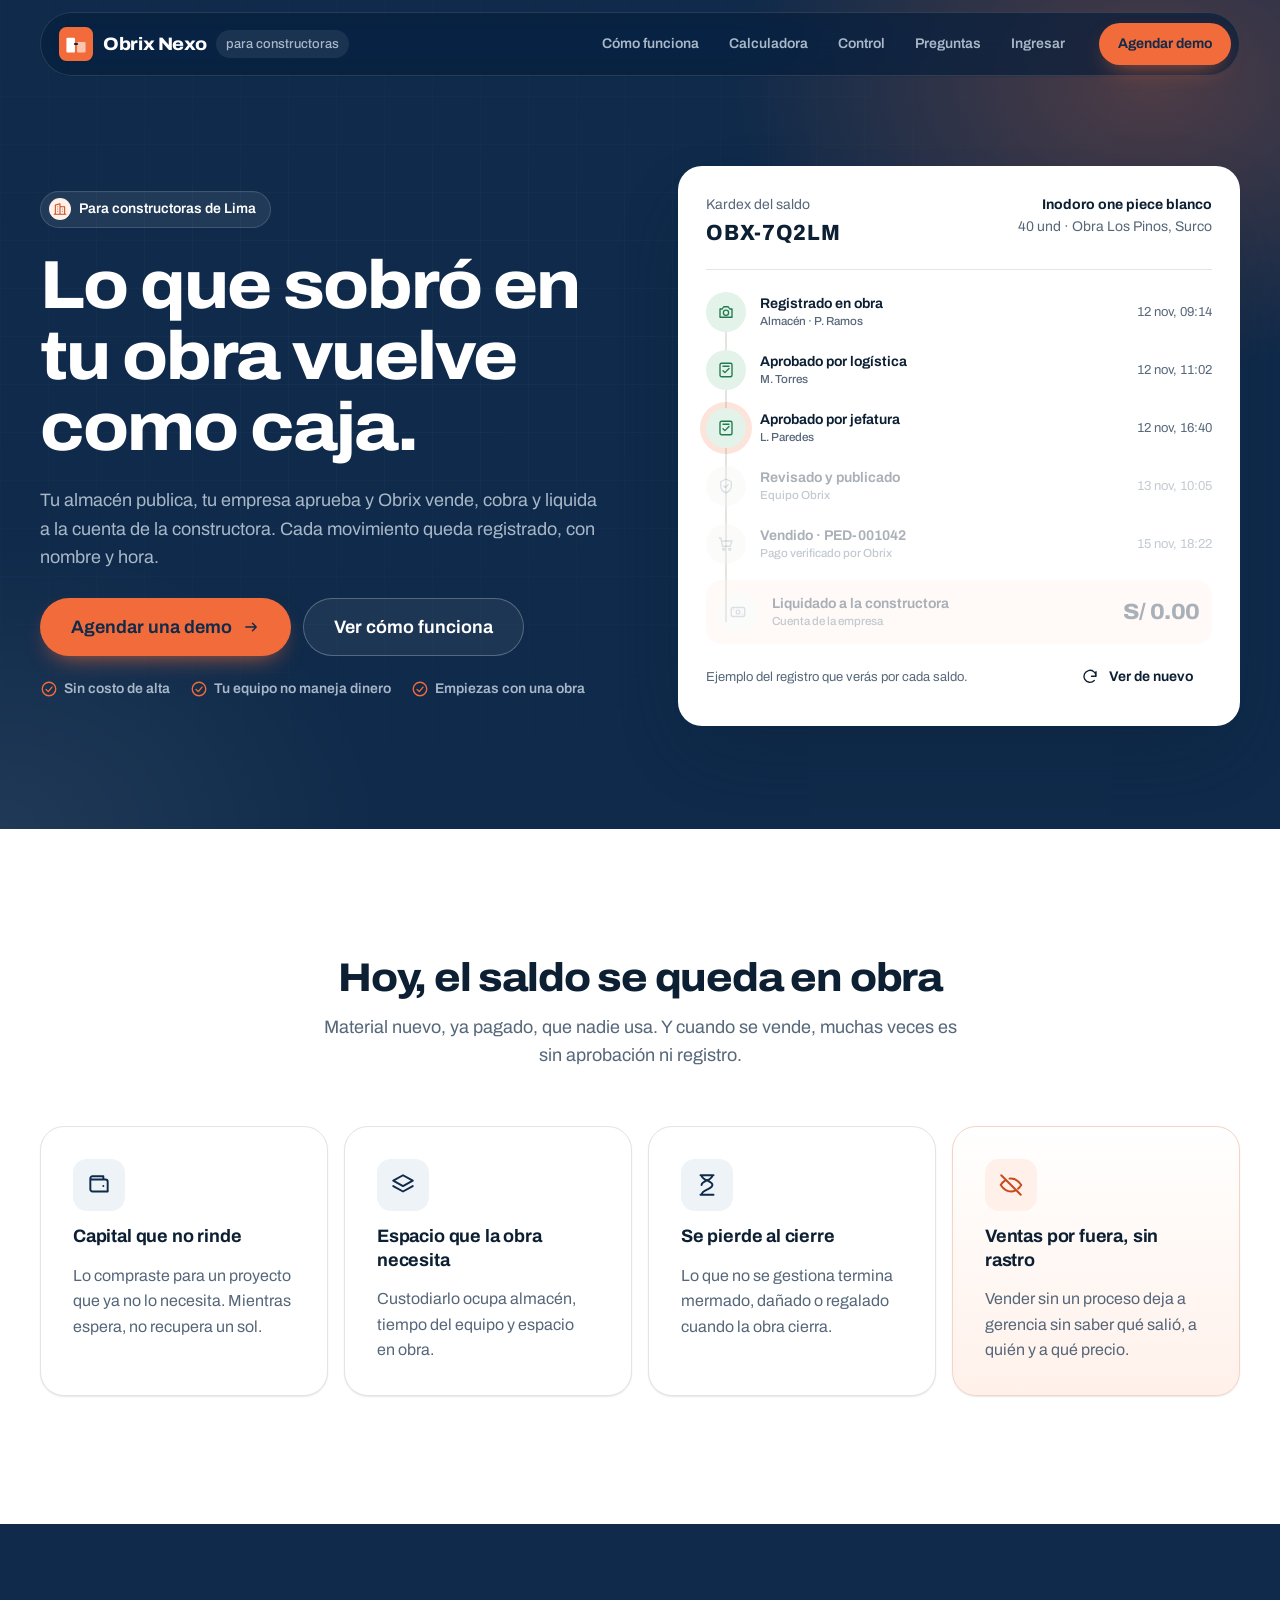
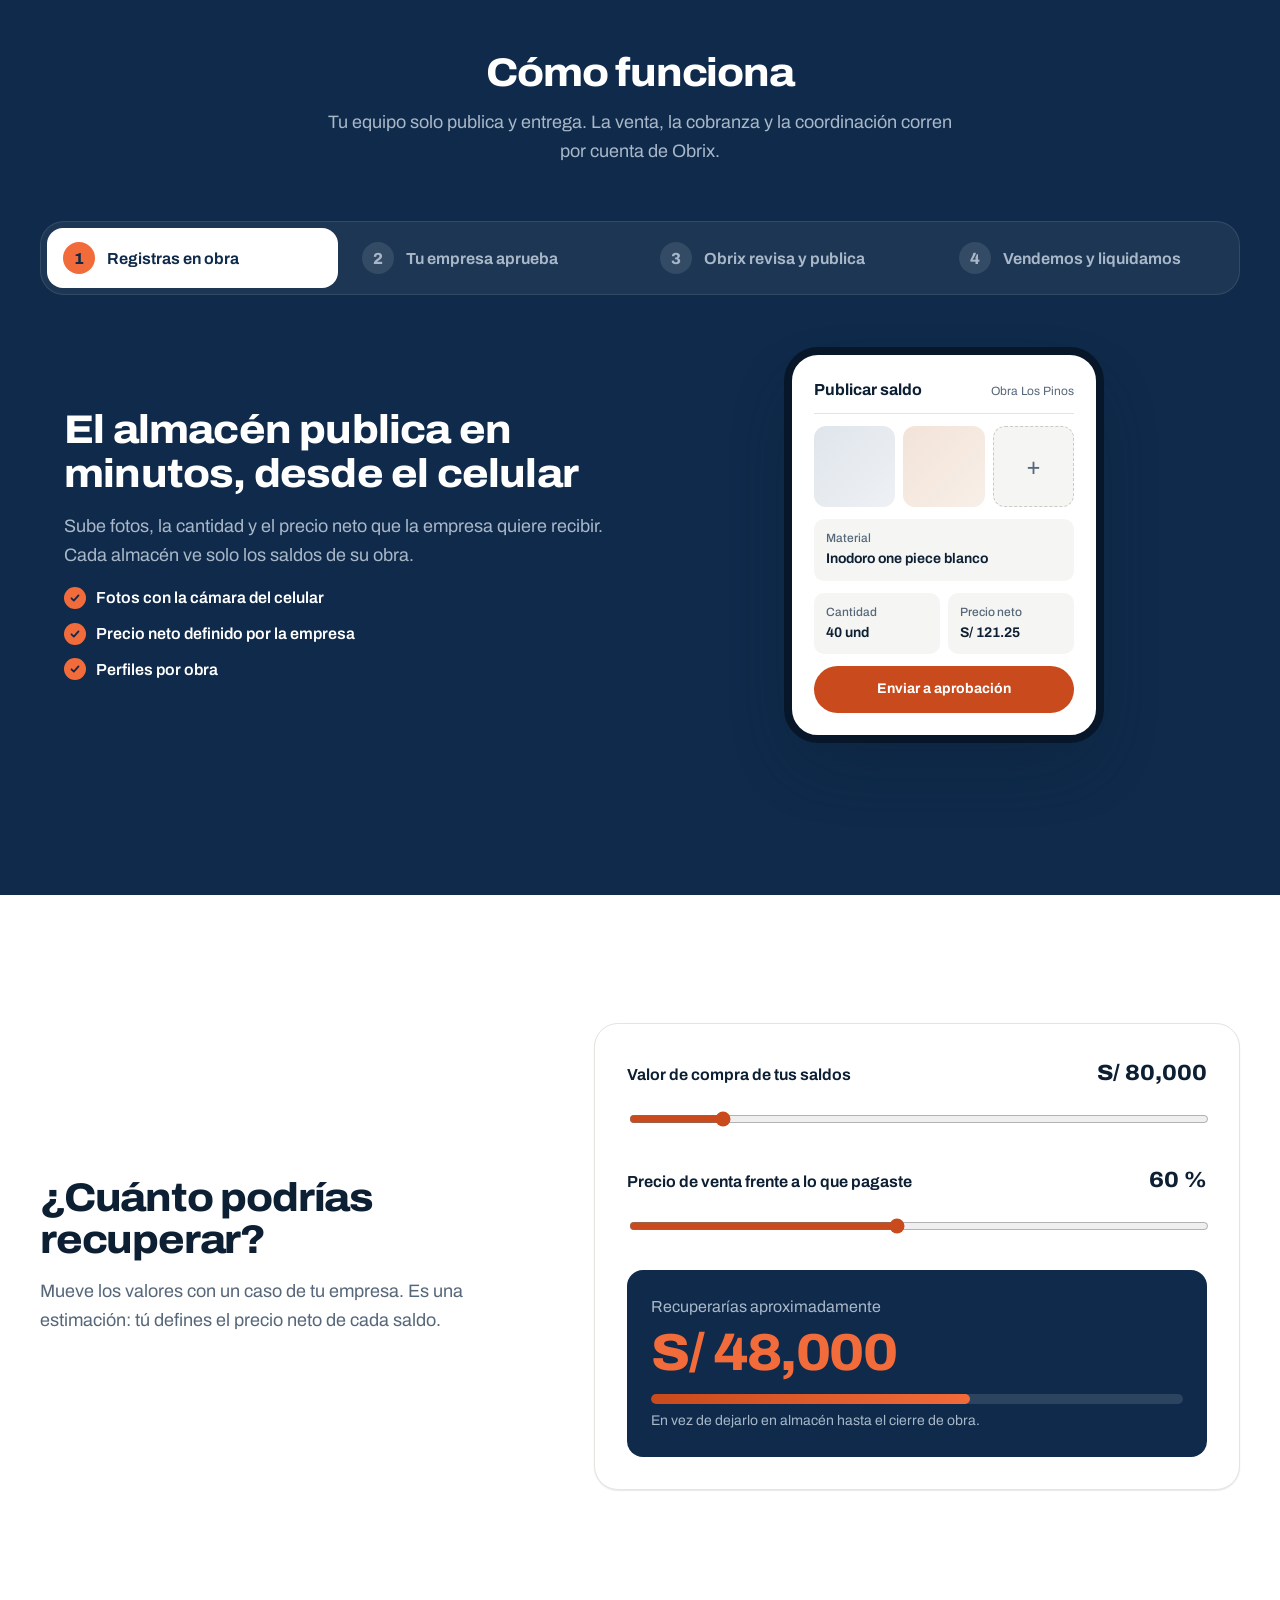
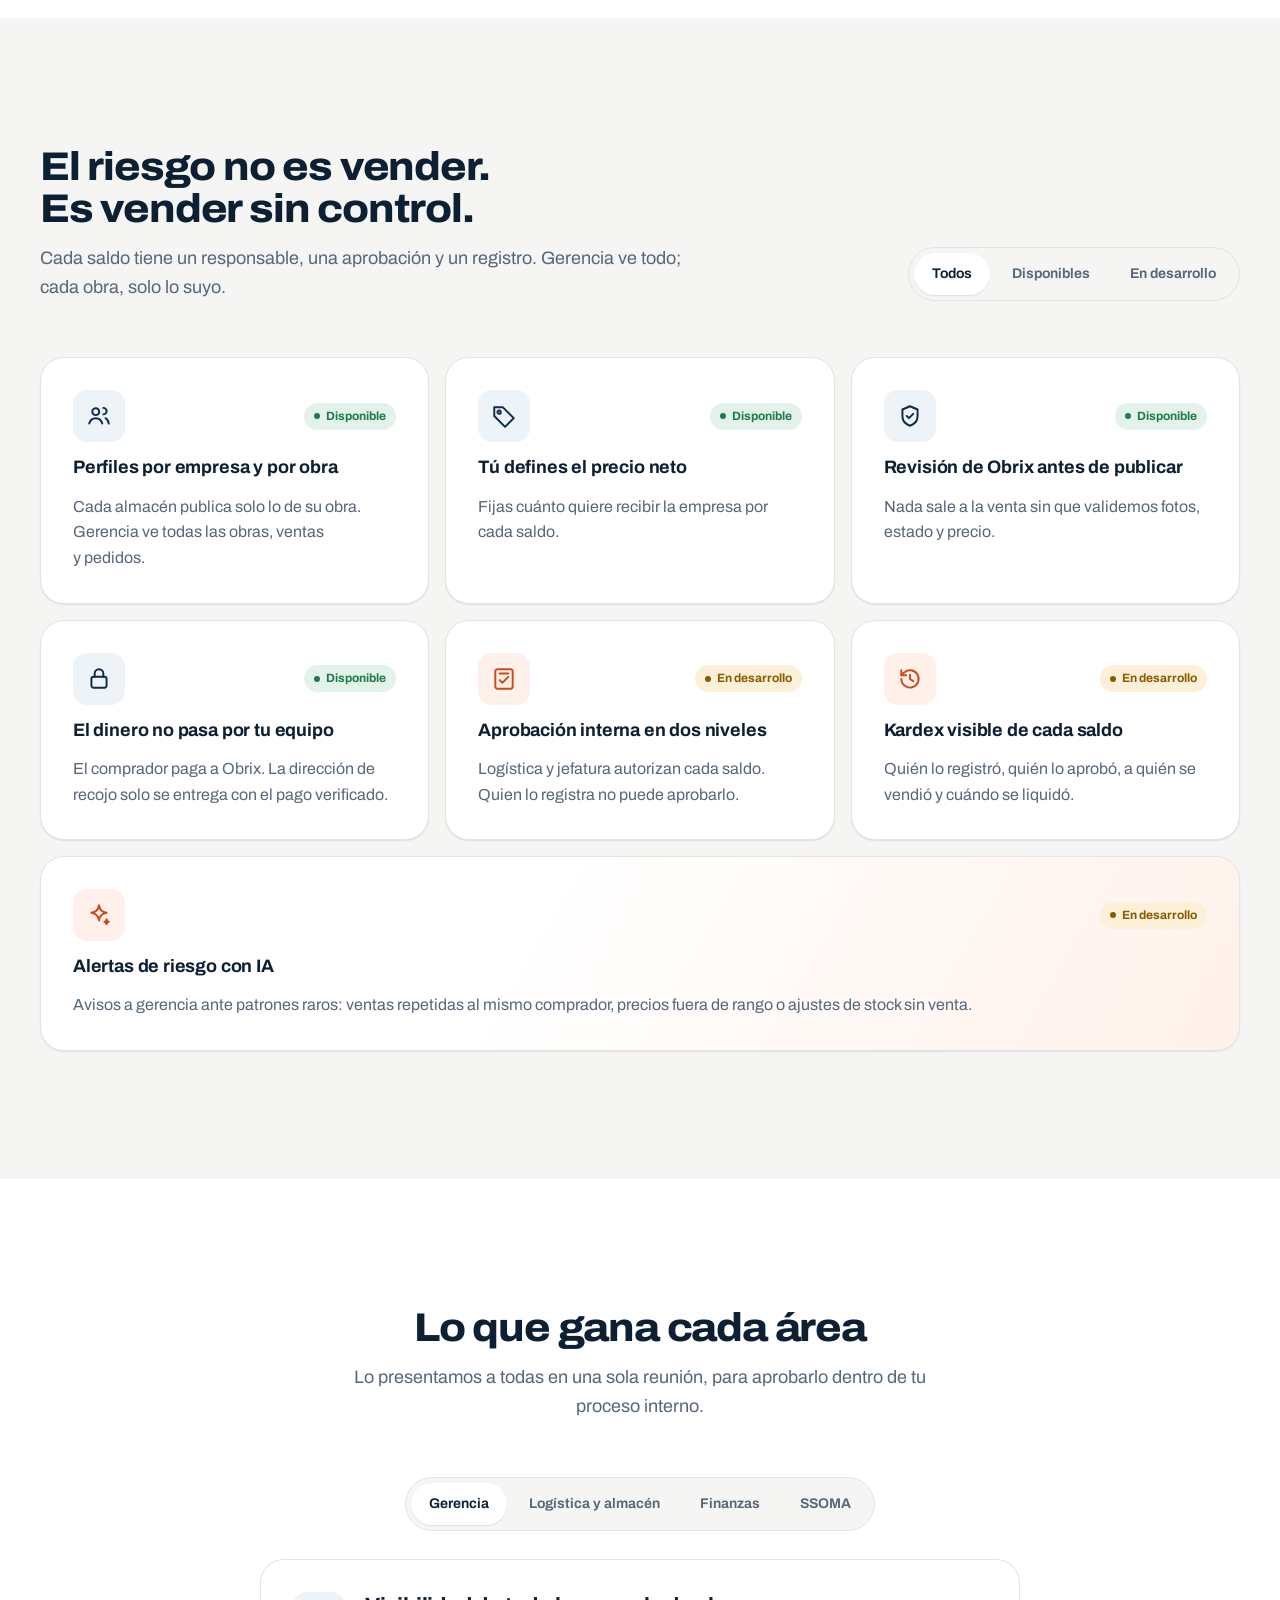
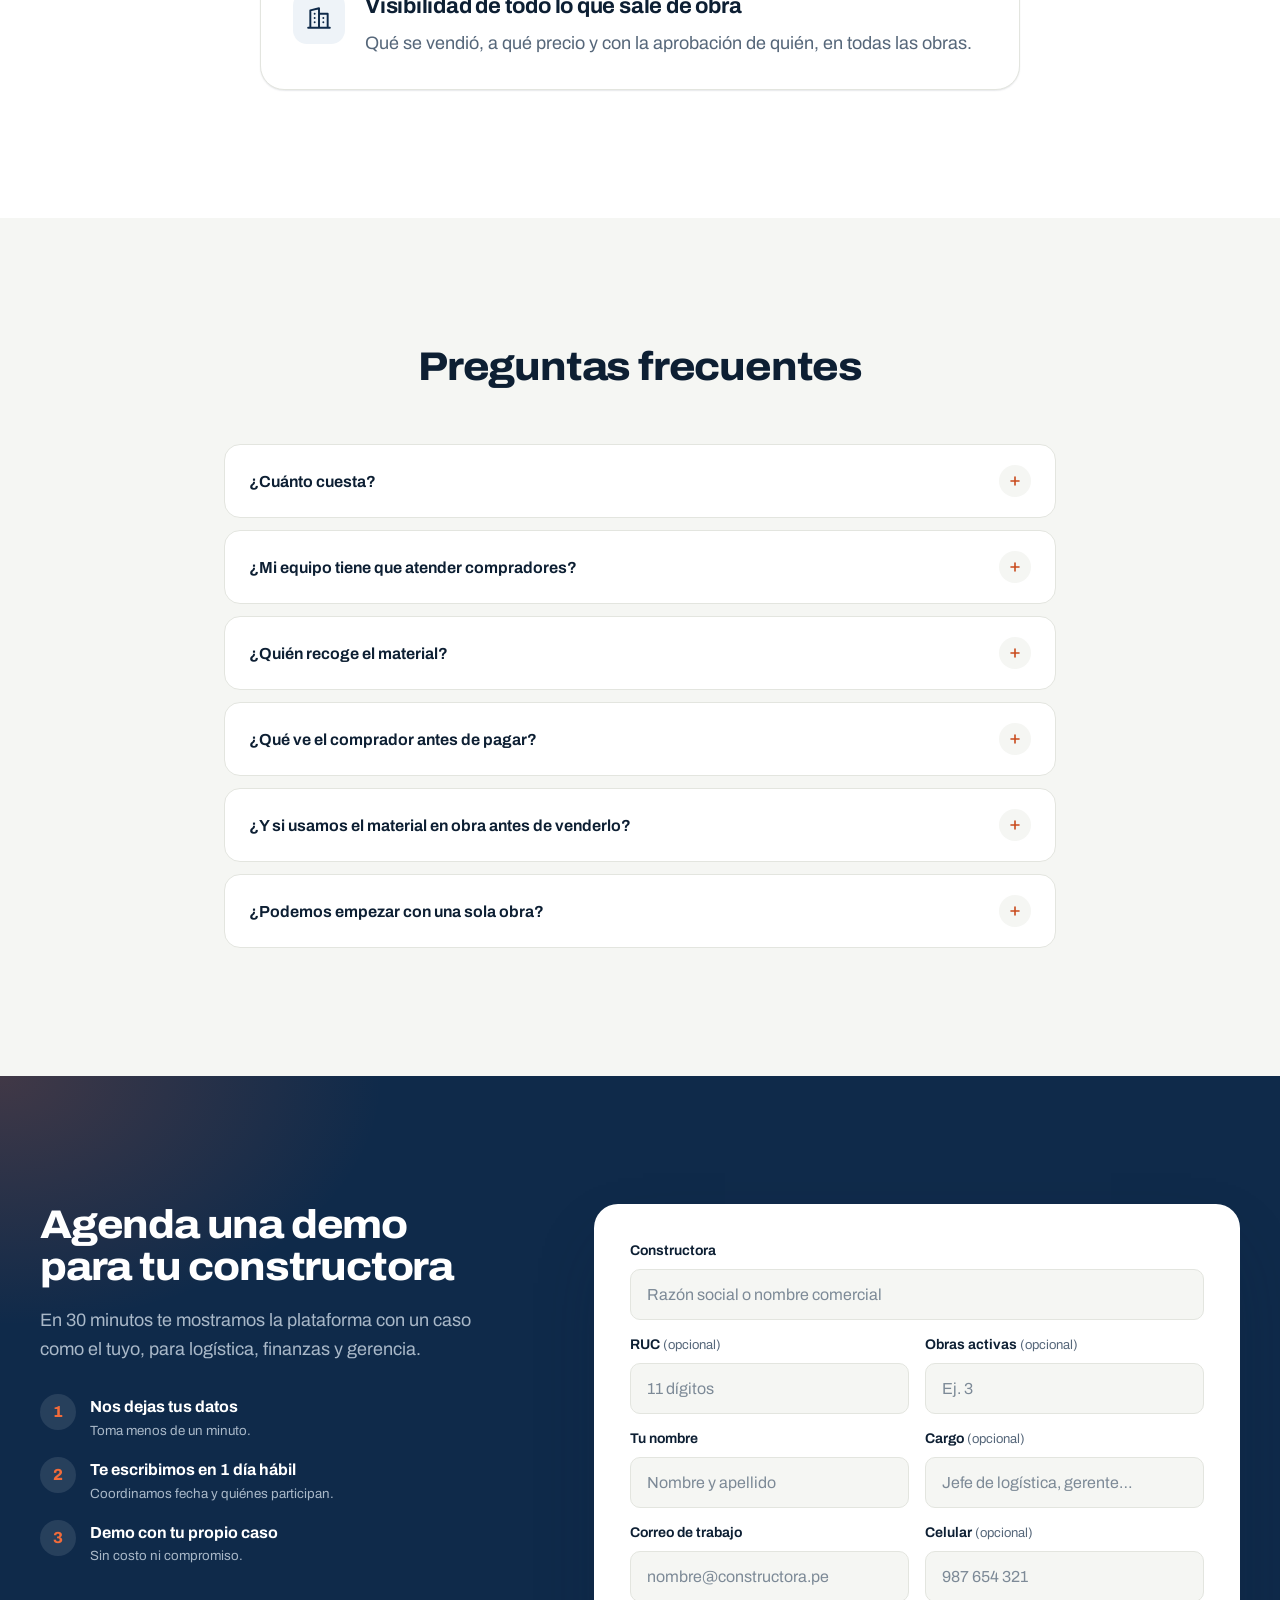
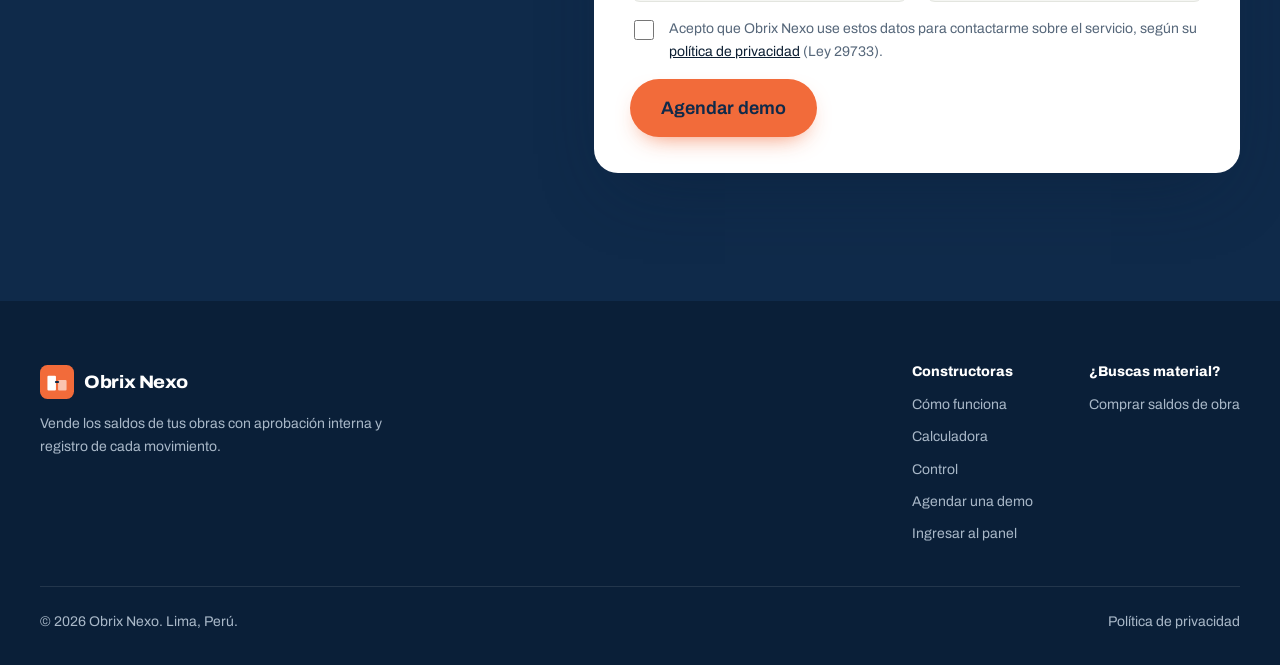
==== empresas/index.html @ 04f71738 "Landings de Obrix Nexo: compradores (/) y constructoras (/empresas) - Compradores: buscador, categor" ====
<!doctype html>
<html lang="es-PE">
<head>
  <meta charset="utf-8">
  <meta name="viewport" content="width=device-width, initial-scale=1, viewport-fit=cover">
  <title>Obrix Nexo para constructoras · Vende tus saldos de obra con control</title>
  <meta name="description" content="Convierte el material que sobra en tus obras en caja. Tu equipo publica, tu empresa aprueba y Obrix vende, cobra y liquida. Cada movimiento queda registrado.">
  <link rel="canonical" href="https://obrixnexo.com/empresas/">
  <meta name="theme-color" content="#0f2a4a">
  <link rel="icon" href="/favicon.svg" type="image/svg+xml">
  <meta property="og:type" content="website">
  <meta property="og:locale" content="es_PE">
  <meta property="og:site_name" content="Obrix Nexo">
  <meta property="og:title" content="Lo que sobró en tu obra vuelve como caja">
  <meta property="og:description" content="Vende tus saldos de obra con aprobación interna y registro de cada movimiento.">
  <meta property="og:url" content="https://obrixnexo.com/empresas/">
  <meta property="og:image" content="https://obrixnexo.com/assets/img/og-empresas.png">
  <meta name="twitter:card" content="summary_large_image">
  <link rel="preload" href="/assets/fonts/archivo-latin-wdth.woff2" as="font" type="font/woff2" crossorigin>
  <link rel="stylesheet" href="/assets/css/base.css">
  <link rel="stylesheet" href="/assets/css/empresas.css">
  <script src="/assets/js/config.js"></script>
  <script type="module" src="/assets/js/empresas.js"></script>
</head>
<body class="page-empresas">
  <a class="skip" href="#contenido">Saltar al contenido</a>

  <header class="nav on-navy" data-nav>
    <div class="nav__in">
      <a class="brand" href="/empresas/" aria-label="Obrix Nexo para constructoras, inicio"><img src="/assets/img/logo-mark.svg" alt="" width="34" height="34">Obrix Nexo<span class="brand__tag">para constructoras</span></a>
      <button class="nav__toggle" type="button" data-nav-toggle aria-expanded="false" aria-controls="menu">
        <span class="sr-only">Abrir menú</span>
        <svg class="i i-menu" aria-hidden="true"><use href="/assets/img/icons.svg#menu"/></svg>
        <svg class="i i-close" aria-hidden="true"><use href="/assets/img/icons.svg#close"/></svg>
      </button>
      <nav class="nav__links" id="menu" aria-label="Principal">
        <a href="#como-funciona">Cómo funciona</a>
        <a href="#calculadora">Calculadora</a>
        <a href="#control">Control</a>
        <a href="#preguntas">Preguntas</a>
        <a data-app="#/ingresar" href="#demo">Ingresar</a>
      </nav>
      <div class="nav__actions">
        <a class="btn btn--primary btn--sm" href="#demo">Agendar demo</a>
      </div>
    </div>
  </header>

  <main id="contenido">
    <!-- ================= HERO: kardex animado ================= -->
    <section class="hero on-navy">
      <div class="wrap hero__in">
        <div class="hero__copy">
          <p class="pill"><span class="pill__dot" aria-hidden="true"><svg class="i" aria-hidden="true"><use href="/assets/img/icons.svg#building"/></svg></span>Para constructoras de Lima</p>
          <h1>Lo que sobró en tu obra vuelve como caja.</h1>
          <p class="lead">Tu almacén publica, tu empresa aprueba y Obrix vende, cobra y liquida a la cuenta de la constructora. Cada movimiento queda registrado, con nombre y hora.</p>
          <div class="hero__cta">
            <a class="btn btn--primary btn--lg" href="#demo">Agendar una demo<svg class="i" aria-hidden="true"><use href="/assets/img/icons.svg#arrow"/></svg></a>
            <a class="btn btn--secondary btn--lg" href="#como-funciona">Ver cómo funciona</a>
          </div>
          <ul class="hero__facts" role="list">
            <li><svg class="i" aria-hidden="true"><use href="/assets/img/icons.svg#check-circle"/></svg>Sin costo de alta</li>
            <li><svg class="i" aria-hidden="true"><use href="/assets/img/icons.svg#check-circle"/></svg>Tu equipo no maneja dinero</li>
            <li><svg class="i" aria-hidden="true"><use href="/assets/img/icons.svg#check-circle"/></svg>Empiezas con una obra</li>
          </ul>
        </div>

        <figure class="kardex" data-kardex aria-labelledby="kardex-title">
          <figcaption class="kardex__head">
            <div>
              <p class="kardex__label">Kardex del saldo</p>
              <p class="kardex__code code" id="kardex-title">OBX-7Q2LM</p>
            </div>
            <div class="kardex__item"><b>Inodoro one piece blanco</b><span>40 und · Obra Los Pinos, Surco</span></div>
          </figcaption>
          <ol class="kardex__rows" role="list">
            <li><span class="kardex__dot" aria-hidden="true"><svg class="i" aria-hidden="true"><use href="/assets/img/icons.svg#camera"/></svg></span><span class="kardex__what">Registrado en obra<small>Almacén · P. Ramos</small></span><time datetime="2026-11-12T09:14">12 nov, 09:14</time></li>
            <li><span class="kardex__dot" aria-hidden="true"><svg class="i" aria-hidden="true"><use href="/assets/img/icons.svg#approve"/></svg></span><span class="kardex__what">Aprobado por logística<small>M. Torres</small></span><time datetime="2026-11-12T11:02">12 nov, 11:02</time></li>
            <li><span class="kardex__dot" aria-hidden="true"><svg class="i" aria-hidden="true"><use href="/assets/img/icons.svg#approve"/></svg></span><span class="kardex__what">Aprobado por jefatura<small>L. Paredes</small></span><time datetime="2026-11-12T16:40">12 nov, 16:40</time></li>
            <li><span class="kardex__dot" aria-hidden="true"><svg class="i" aria-hidden="true"><use href="/assets/img/icons.svg#shield"/></svg></span><span class="kardex__what">Revisado y publicado<small>Equipo Obrix</small></span><time datetime="2026-11-13T10:05">13 nov, 10:05</time></li>
            <li><span class="kardex__dot" aria-hidden="true"><svg class="i" aria-hidden="true"><use href="/assets/img/icons.svg#cart"/></svg></span><span class="kardex__what">Vendido · PED-001042<small>Pago verificado por Obrix</small></span><time datetime="2026-11-15T18:22">15 nov, 18:22</time></li>
            <li class="kardex__final"><span class="kardex__dot" aria-hidden="true"><svg class="i" aria-hidden="true"><use href="/assets/img/icons.svg#money"/></svg></span><span class="kardex__what">Liquidado a la constructora<small>Cuenta de la empresa</small></span><b class="kardex__amount num" data-kardex-amount>S/ 4,850.00</b></li>
          </ol>
          <div class="kardex__foot">
            <p>Ejemplo del registro que verás por cada saldo.</p>
            <button class="btn btn--ghost btn--sm" type="button" data-kardex-replay hidden><svg class="i" aria-hidden="true"><use href="/assets/img/icons.svg#refresh"/></svg>Ver de nuevo</button>
          </div>
        </figure>
      </div>
    </section>

    <!-- ================= EL PROBLEMA ================= -->
    <section class="section">
      <div class="wrap">
        <div class="head head--center">
          <h2>Hoy, el saldo se queda en obra</h2>
          <p class="lead">Material nuevo, ya pagado, que nadie usa. Y cuando se vende, muchas veces es sin aprobación ni registro.</p>
        </div>
        <ul class="pains" role="list">
          <li class="card card--hover reveal"><span class="icon-box icon-box--navy"><svg class="i" aria-hidden="true"><use href="/assets/img/icons.svg#wallet"/></svg></span><h3>Capital que no rinde</h3><p class="muted">Lo compraste para un proyecto que ya no lo necesita. Mientras espera, no recupera un sol.</p></li>
          <li class="card card--hover reveal"><span class="icon-box icon-box--navy"><svg class="i" aria-hidden="true"><use href="/assets/img/icons.svg#layers"/></svg></span><h3>Espacio que la obra necesita</h3><p class="muted">Custodiarlo ocupa almacén, tiempo del equipo y espacio en obra.</p></li>
          <li class="card card--hover reveal"><span class="icon-box icon-box--navy"><svg class="i" aria-hidden="true"><use href="/assets/img/icons.svg#hourglass"/></svg></span><h3>Se pierde al cierre</h3><p class="muted">Lo que no se gestiona termina mermado, dañado o regalado cuando la obra cierra.</p></li>
          <li class="card card--hover card--alert reveal"><span class="icon-box"><svg class="i" aria-hidden="true"><use href="/assets/img/icons.svg#eye-off"/></svg></span><h3>Ventas por fuera, sin rastro</h3><p class="muted">Vender sin un proceso deja a gerencia sin saber qué salió, a quién y a qué precio.</p></li>
        </ul>
      </div>
    </section>

    <!-- ================= CÓMO FUNCIONA (pestañas con vista previa) ================= -->
    <section class="section section--navy" id="como-funciona">
      <div class="wrap">
        <div class="head head--center">
          <h2>Cómo funciona</h2>
          <p class="lead">Tu equipo solo publica y entrega. La venta, la cobranza y la coordinación corren por cuenta de Obrix.</p>
        </div>

        <div class="flow" data-tabs data-autoplay="6000">
          <div class="flow__tabs" role="tablist" aria-label="Pasos del proceso">
            <button class="flow__tab" role="tab" id="f1" aria-controls="fp1" aria-selected="true"><span>1</span>Registras en obra</button>
            <button class="flow__tab" role="tab" id="f2" aria-controls="fp2" aria-selected="false" tabindex="-1"><span>2</span>Tu empresa aprueba</button>
            <button class="flow__tab" role="tab" id="f3" aria-controls="fp3" aria-selected="false" tabindex="-1"><span>3</span>Obrix revisa y publica</button>
            <button class="flow__tab" role="tab" id="f4" aria-controls="fp4" aria-selected="false" tabindex="-1"><span>4</span>Vendemos y liquidamos</button>
          </div>

          <div class="flow__panel" role="tabpanel" id="fp1" aria-labelledby="f1">
            <div class="flow__text">
              <h3>El almacén publica en minutos, desde el celular</h3>
              <p>Sube fotos, la cantidad y el precio neto que la empresa quiere recibir. Cada almacén ve solo los saldos de su obra.</p>
              <ul class="ticks" role="list"><li>Fotos con la cámara del celular</li><li>Precio neto definido por la empresa</li><li>Perfiles por obra</li></ul>
            </div>
            <div class="phone" aria-hidden="true">
              <div class="phone__bar"><b>Publicar saldo</b><span>Obra Los Pinos</span></div>
              <div class="phone__photos"><span></span><span></span><span class="add">+</span></div>
              <div class="phone__field"><small>Material</small>Inodoro one piece blanco</div>
              <div class="phone__row"><div class="phone__field"><small>Cantidad</small>40 und</div><div class="phone__field"><small>Precio neto</small>S/ 121.25</div></div>
              <span class="phone__btn">Enviar a aprobación</span>
            </div>
          </div>

          <div class="flow__panel" role="tabpanel" id="fp2" aria-labelledby="f2" hidden>
            <div class="flow__text">
              <h3>Nada sale sin la autorización de tu empresa <span class="badge badge--soon">En desarrollo</span></h3>
              <p>Logística y jefatura revisan y aprueban cada saldo. Quien lo registra no puede aprobarlo.</p>
              <ul class="ticks" role="list"><li>Aprobación en dos niveles</li><li>Devolver con comentario</li><li>Todo queda en el kardex</li></ul>
            </div>
            <div class="approval" aria-hidden="true">
              <p class="approval__title">OBX-7Q2LM · Inodoro one piece blanco</p>
              <div class="approval__step is-done"><span class="av">MT</span><div><b>M. Torres</b><small>Logística</small></div><span class="badge badge--ok">Aprobó</span></div>
              <div class="approval__step is-now"><span class="av">LP</span><div><b>L. Paredes</b><small>Jefatura</small></div><span class="approval__btns"><span>Devolver</span><span class="ok">Aprobar</span></span></div>
            </div>
          </div>

          <div class="flow__panel" role="tabpanel" id="fp3" aria-labelledby="f3" hidden>
            <div class="flow__text">
              <h3>Obrix revisa antes de publicar</h3>
              <p>Validamos fotos, estado y precio de mercado. Recién entonces el saldo aparece en el marketplace.</p>
              <ul class="ticks" role="list"><li>Revisión de calidad</li><li>Sugerencia de precio si hace falta</li><li>Publicación en el marketplace</li></ul>
            </div>
            <div class="review" aria-hidden="true">
              <p class="review__title"><svg class="i" aria-hidden="true"><use href="/assets/img/icons.svg#shield"/></svg>Revisión de Obrix</p>
              <p class="review__item"><svg class="i" aria-hidden="true"><use href="/assets/img/icons.svg#check-circle"/></svg>Fotos claras del material</p>
              <p class="review__item"><svg class="i" aria-hidden="true"><use href="/assets/img/icons.svg#check-circle"/></svg>Estado: nuevo, sellado</p>
              <p class="review__item"><svg class="i" aria-hidden="true"><use href="/assets/img/icons.svg#check-circle"/></svg>Precio dentro del mercado</p>
              <span class="review__btn">Publicado en el marketplace</span>
            </div>
          </div>

          <div class="flow__panel" role="tabpanel" id="fp4" aria-labelledby="f4" hidden>
            <div class="flow__text">
              <h3>Vendemos, cobramos y liquidamos</h3>
              <p>El comprador paga a Obrix. Verificamos el pago, coordinamos el recojo y liquidamos a la cuenta de tu empresa.</p>
              <ul class="ticks" role="list"><li>El dinero no pasa por tu equipo</li><li>El almacén ve qué pedido entregar</li><li>Liquidación a la cuenta de la empresa</li></ul>
            </div>
            <div class="receipt" aria-hidden="true">
              <p class="receipt__title">Liquidación</p>
              <p class="receipt__row"><span>PED-001042 · 40 und</span><b>S/ 4,850.00</b></p>
              <p class="receipt__row"><span>Destino</span><b>Cuenta de la constructora</b></p>
              <p class="receipt__total"><span>Liquidado</span><b>S/ 4,850.00</b></p>
            </div>
          </div>
        </div>
      </div>
    </section>

    <!-- ================= CALCULADORA ================= -->
    <section class="section" id="calculadora">
      <div class="wrap calc">
        <div class="calc__intro">
          <h2>¿Cuánto podrías recuperar?</h2>
          <p class="lead">Mueve los valores con un caso de tu empresa. Es una estimación: tú defines el precio neto de cada saldo.</p>
        </div>
        <form class="calc__box card" data-calc>
          <div class="calc__field">
            <label for="calc-value">Valor de compra de tus saldos</label>
            <output class="calc__out num" for="calc-value" data-calc-value>S/ 80,000</output>
            <input type="range" id="calc-value" min="5000" max="500000" step="5000" value="80000">
          </div>
          <div class="calc__field">
            <label for="calc-rate">Precio de venta frente a lo que pagaste</label>
            <output class="calc__out num" for="calc-rate" data-calc-rate>60 %</output>
            <input type="range" id="calc-rate" min="30" max="95" step="5" value="60">
          </div>
          <div class="calc__result">
            <p>Recuperarías aproximadamente</p>
            <p class="calc__total num" data-calc-total aria-live="polite">S/ 48,000</p>
            <div class="calc__bar" aria-hidden="true"><span data-calc-bar style="width:60%"></span></div>
            <p class="calc__note">En vez de dejarlo en almacén hasta el cierre de obra.</p>
          </div>
        </form>
      </div>
    </section>

    <!-- ================= CONTROL ================= -->
    <section class="section section--surface" id="control">
      <div class="wrap">
        <div class="head head--row">
          <div>
            <h2>El riesgo no es vender. Es vender sin control.</h2>
            <p class="lead">Cada saldo tiene un responsable, una aprobación y un registro. Gerencia ve todo; cada obra, solo lo suyo.</p>
          </div>
          <div class="tabs" role="group" aria-label="Filtrar controles" data-filter>
            <button class="tab" type="button" aria-pressed="true" data-filter-value="all">Todos</button>
            <button class="tab" type="button" aria-pressed="false" data-filter-value="ok">Disponibles</button>
            <button class="tab" type="button" aria-pressed="false" data-filter-value="soon">En desarrollo</button>
          </div>
        </div>
        <ul class="controls" role="list" data-filter-list>
          <li class="card" data-status="ok"><span class="icon-box icon-box--navy"><svg class="i" aria-hidden="true"><use href="/assets/img/icons.svg#users"/></svg></span><span class="badge badge--ok">Disponible</span><h3>Perfiles por empresa y por obra</h3><p class="muted">Cada almacén publica solo lo de su obra. Gerencia ve todas las obras, ventas y pedidos.</p></li>
          <li class="card" data-status="ok"><span class="icon-box icon-box--navy"><svg class="i" aria-hidden="true"><use href="/assets/img/icons.svg#tag"/></svg></span><span class="badge badge--ok">Disponible</span><h3>Tú defines el precio neto</h3><p class="muted">Fijas cuánto quiere recibir la empresa por cada saldo.</p></li>
          <li class="card" data-status="ok"><span class="icon-box icon-box--navy"><svg class="i" aria-hidden="true"><use href="/assets/img/icons.svg#shield"/></svg></span><span class="badge badge--ok">Disponible</span><h3>Revisión de Obrix antes de publicar</h3><p class="muted">Nada sale a la venta sin que validemos fotos, estado y precio.</p></li>
          <li class="card" data-status="ok"><span class="icon-box icon-box--navy"><svg class="i" aria-hidden="true"><use href="/assets/img/icons.svg#lock"/></svg></span><span class="badge badge--ok">Disponible</span><h3>El dinero no pasa por tu equipo</h3><p class="muted">El comprador paga a Obrix. La dirección de recojo solo se entrega con el pago verificado.</p></li>
          <li class="card" data-status="soon"><span class="icon-box"><svg class="i" aria-hidden="true"><use href="/assets/img/icons.svg#approve"/></svg></span><span class="badge badge--soon">En desarrollo</span><h3>Aprobación interna en dos niveles</h3><p class="muted">Logística y jefatura autorizan cada saldo. Quien lo registra no puede aprobarlo.</p></li>
          <li class="card" data-status="soon"><span class="icon-box"><svg class="i" aria-hidden="true"><use href="/assets/img/icons.svg#history"/></svg></span><span class="badge badge--soon">En desarrollo</span><h3>Kardex visible de cada saldo</h3><p class="muted">Quién lo registró, quién lo aprobó, a quién se vendió y cuándo se liquidó.</p></li>
          <li class="card controls__wide" data-status="soon"><span class="icon-box"><svg class="i" aria-hidden="true"><use href="/assets/img/icons.svg#sparkle"/></svg></span><span class="badge badge--soon">En desarrollo</span><h3>Alertas de riesgo con IA</h3><p class="muted">Avisos a gerencia ante patrones raros: ventas repetidas al mismo comprador, precios fuera de rango o ajustes de stock sin venta.</p></li>
        </ul>
      </div>
    </section>

    <!-- ================= PARA CADA ÁREA ================= -->
    <section class="section">
      <div class="wrap">
        <div class="head head--center">
          <h2>Lo que gana cada área</h2>
          <p class="lead">Lo presentamos a todas en una sola reunión, para aprobarlo dentro de tu proceso interno.</p>
        </div>
        <div class="areas" data-tabs>
          <div class="tabs areas__tabs" role="tablist" aria-label="Áreas de la constructora">
            <button class="tab" role="tab" id="a1" aria-controls="ap1" aria-selected="true">Gerencia</button>
            <button class="tab" role="tab" id="a2" aria-controls="ap2" aria-selected="false" tabindex="-1">Logística y almacén</button>
            <button class="tab" role="tab" id="a3" aria-controls="ap3" aria-selected="false" tabindex="-1">Finanzas</button>
            <button class="tab" role="tab" id="a4" aria-controls="ap4" aria-selected="false" tabindex="-1">SSOMA</button>
          </div>
          <div class="area card" role="tabpanel" id="ap1" aria-labelledby="a1">
            <span class="icon-box icon-box--navy"><svg class="i" aria-hidden="true"><use href="/assets/img/icons.svg#building"/></svg></span>
            <div><h3>Visibilidad de todo lo que sale de obra</h3><p class="muted">Qué se vendió, a qué precio y con la aprobación de quién, en todas las obras.</p></div>
          </div>
          <div class="area card" role="tabpanel" id="ap2" aria-labelledby="a2" hidden>
            <span class="icon-box icon-box--navy"><svg class="i" aria-hidden="true"><use href="/assets/img/icons.svg#layers"/></svg></span>
            <div><h3>Liberan espacio sin negociar ni cobrar</h3><p class="muted">Publican en minutos y solo entregan los pedidos ya pagados. Obrix atiende a los compradores.</p></div>
          </div>
          <div class="area card" role="tabpanel" id="ap3" aria-labelledby="a3" hidden>
            <span class="icon-box icon-box--navy"><svg class="i" aria-hidden="true"><use href="/assets/img/icons.svg#money"/></svg></span>
            <div><h3>Recuperan capital inmovilizado</h3><p class="muted">Ventas registradas y liquidadas a la cuenta de la empresa, con el detalle de cada pedido.</p></div>
          </div>
          <div class="area card" role="tabpanel" id="ap4" aria-labelledby="a4" hidden>
            <span class="icon-box icon-box--navy"><svg class="i" aria-hidden="true"><use href="/assets/img/icons.svg#cat-6"/></svg></span>
            <div><h3>Obras más ordenadas y seguras</h3><p class="muted">Menos material acumulado en obra significa menos riesgos de seguridad y orden.</p></div>
          </div>
        </div>
      </div>
    </section>

    <!-- ================= PREGUNTAS ================= -->
    <section class="section section--surface" id="preguntas">
      <div class="wrap">
        <div class="head head--center"><h2>Preguntas frecuentes</h2></div>
        <div class="faq">
          <details><summary>¿Cuánto cuesta?</summary><p>No hay costo de alta. Obrix gana una comisión solo cuando se concreta una venta.</p></details>
          <details><summary>¿Mi equipo tiene que atender compradores?</summary><p>No. Obrix atiende las consultas, cobra y coordina. Tu almacén solo publica y entrega el material del pedido pagado.</p></details>
          <details><summary>¿Quién recoge el material?</summary><p>El comprador recoge en obra con su pedido pagado y verificado, o coordinamos la entrega. Tu almacén ve en su panel qué pedido entregar.</p></details>
          <details><summary>¿Qué ve el comprador antes de pagar?</summary><p>Fotos, estado, cantidad, precio y el distrito de la obra. La dirección exacta y el contacto del almacén solo aparecen con el pago verificado.</p></details>
          <details><summary>¿Y si usamos el material en obra antes de venderlo?</summary><p>Pausas el saldo o ajustas la cantidad desde el panel, y deja de ofrecerse al momento.</p></details>
          <details><summary>¿Podemos empezar con una sola obra?</summary><p>Sí. Creas la obra, asignas a su almacén y sumas más obras cuando quieran.</p></details>
        </div>
      </div>
    </section>

    <!-- ================= AGENDAR DEMO ================= -->
    <section class="section section--navy demo-section" id="demo">
      <div class="wrap demo">
        <div class="demo__intro">
          <h2>Agenda una demo para tu constructora</h2>
          <p class="lead">En 30 minutos te mostramos la plataforma con un caso como el tuyo, para logística, finanzas y gerencia.</p>
          <ol class="demo__next" role="list">
            <li><span>1</span><div><b>Nos dejas tus datos</b><small>Toma menos de un minuto.</small></div></li>
            <li><span>2</span><div><b>Te escribimos en 1 día hábil</b><small>Coordinamos fecha y quiénes participan.</small></div></li>
            <li><span>3</span><div><b>Demo con tu propio caso</b><small>Sin costo ni compromiso.</small></div></li>
          </ol>
        </div>

        <form class="demo__form" data-lead-form novalidate>
          <div class="form-grid">
            <div class="field field--wide">
              <label class="field__label" for="companyName">Constructora</label>
              <input class="input" id="companyName" name="companyName" required maxlength="200" autocomplete="organization" placeholder="Razón social o nombre comercial">
              <p class="field__error" id="companyName-error" aria-live="polite"></p>
            </div>
            <div class="field">
              <label class="field__label" for="ruc">RUC <span class="field__hint">(opcional)</span></label>
              <input class="input" id="ruc" name="ruc" inputmode="numeric" maxlength="11" placeholder="11 dígitos">
              <p class="field__error" id="ruc-error" aria-live="polite"></p>
            </div>
            <div class="field">
              <label class="field__label" for="activeProjects">Obras activas <span class="field__hint">(opcional)</span></label>
              <input class="input" id="activeProjects" name="activeProjects" type="number" inputmode="numeric" min="0" max="999" placeholder="Ej. 3">
              <p class="field__error" id="activeProjects-error" aria-live="polite"></p>
            </div>
            <div class="field">
              <label class="field__label" for="contactName">Tu nombre</label>
              <input class="input" id="contactName" name="contactName" required maxlength="150" autocomplete="name" placeholder="Nombre y apellido">
              <p class="field__error" id="contactName-error" aria-live="polite"></p>
            </div>
            <div class="field">
              <label class="field__label" for="contactRole">Cargo <span class="field__hint">(opcional)</span></label>
              <input class="input" id="contactRole" name="contactRole" maxlength="100" autocomplete="organization-title" placeholder="Jefe de logística, gerente…">
              <p class="field__error" id="contactRole-error" aria-live="polite"></p>
            </div>
            <div class="field">
              <label class="field__label" for="email">Correo de trabajo</label>
              <input class="input" id="email" name="email" type="email" required maxlength="160" autocomplete="email" placeholder="nombre@constructora.pe">
              <p class="field__error" id="email-error" aria-live="polite"></p>
            </div>
            <div class="field">
              <label class="field__label" for="phone">Celular <span class="field__hint">(opcional)</span></label>
              <input class="input" id="phone" name="phone" type="tel" inputmode="tel" maxlength="20" autocomplete="tel" placeholder="987 654 321">
              <p class="field__error" id="phone-error" aria-live="polite"></p>
            </div>
          </div>
          <label class="check">
            <input type="checkbox" name="acceptsPrivacyPolicy" required>
            <span>Acepto que Obrix Nexo use estos datos para contactarme sobre el servicio, según su <a href="/privacidad/">política de privacidad</a> (Ley 29733).</span>
          </label>
          <p class="field__error" id="acceptsPrivacyPolicy-error" aria-live="polite"></p>
          <div class="demo__submit">
            <button class="btn btn--primary btn--lg" type="submit" data-submit>Agendar demo</button>
            <p class="demo__status" data-status role="status" aria-live="polite"></p>
          </div>
        </form>
      </div>
    </section>
  </main>

  <footer class="footer">
    <div class="wrap">
      <div class="footer__top">
        <div class="footer__about">
          <a class="brand" href="/empresas/"><img src="/assets/img/logo-mark.svg" alt="" width="34" height="34">Obrix Nexo</a>
          <p>Vende los saldos de tus obras con aprobación interna y registro de cada movimiento.</p>
        </div>
        <div class="footer__cols">
          <nav aria-label="Constructoras"><h2>Constructoras</h2><ul><li><a href="#como-funciona">Cómo funciona</a></li><li><a href="#calculadora">Calculadora</a></li><li><a href="#control">Control</a></li><li><a href="#demo">Agendar una demo</a></li><li><a data-app="#/ingresar" href="#demo">Ingresar al panel</a></li></ul></nav>
          <nav aria-label="Compradores"><h2>¿Buscas material?</h2><ul><li><a href="/">Comprar saldos de obra</a></li></ul></nav>
        </div>
      </div>
      <div class="footer__bottom">
        <span>© <span data-year>2026</span> Obrix Nexo. Lima, Perú.</span>
        <a href="/privacidad/">Política de privacidad</a>
      </div>
    </div>
  </footer>
</body>
</html>
---- assets/css/base.css ----
/* =====================================================================
 * Obrix Nexo · landings · base compartida (v2)
 * Marca: azul obra + naranja Obrix + gris cemento (se conservan).
 * Estilo: superficies suaves, bordes redondeados, botones tipo píldora,
 * navegación flotante y componentes interactivos reutilizables.
 * ===================================================================== */

/* ---------- tipografía (autoalojada) ---------- */
@font-face {
  font-family: 'Archivo';
  font-style: normal;
  font-display: swap;
  font-weight: 100 900;
  font-stretch: 62% 125%;
  src: url('../fonts/archivo-latin-wdth.woff2') format('woff2-variations'),
       url('../fonts/archivo-latin-wdth.woff2') format('woff2');
  unicode-range: U+0000-00FF, U+0131, U+0152-0153, U+02BB-02BC, U+02C6, U+02DA, U+02DC, U+2000-206F, U+20AC, U+2122, U+2212;
}

/* ---------- tokens ---------- */
:root {
  /* marca (sin cambios) */
  --navy: #0f2a4a;
  --navy-deep: #0a1f38;
  --navy-700: #1a3b62;
  --navy-50: #eef3f8;
  --orange: #f26b3a;
  --orange-strong: #c94a1c;   /* texto/CTA sobre claro: 4.7:1 con blanco */
  --orange-50: #fff1ea;
  /* neutros */
  --ink: #0d1f33;
  --steel: #56677a;
  --concrete: #e6e7e2;
  --surface: #f5f6f3;
  --line: #e3e5df;
  --white: #ffffff;
  --on-navy-muted: #a9b8c8;
  /* estados */
  --ok: #1f7a4d;
  --ok-bg: #e3f3ea;
  --soon: #8a5a00;
  --soon-bg: #fcf0d8;
  --danger: #b42318;

  /* tipo */
  --font: 'Archivo', system-ui, -apple-system, 'Segoe UI', Roboto, sans-serif;
  --wide: 108%;
  --step--1: 0.875rem;
  --step-0: 1rem;
  --step-1: 1.125rem;
  --step-2: 1.375rem;
  --step-3: clamp(1.75rem, 1.35rem + 1.5vw, 2.5rem);
  --step-4: clamp(2.4rem, 1.5rem + 3.6vw, 4.25rem);

  /* espacio y forma */
  --gutter: clamp(16px, 4vw, 40px);
  --max: 1200px;
  --section: clamp(72px, 10vw, 128px);
  --r-sm: 10px;
  --r: 16px;
  --r-lg: 24px;
  --pill: 999px;
  --shadow-sm: 0 1px 2px rgba(13,31,51,.06), 0 1px 1px rgba(13,31,51,.04);
  --shadow-md: 0 12px 28px -12px rgba(13,31,51,.22), 0 2px 6px rgba(13,31,51,.05);
  --shadow-lg: 0 30px 70px -24px rgba(10,31,56,.45);
  --ease: cubic-bezier(.2, .7, .2, 1);
  --focus: 0 0 0 3px var(--white), 0 0 0 6px var(--orange-strong);
}

/* ---------- reset ---------- */
*, *::before, *::after { box-sizing: border-box; }
html { -webkit-text-size-adjust: 100%; scroll-behavior: smooth; scroll-padding-top: 96px; }
body {
  margin: 0; font-family: var(--font); font-size: var(--step-0); line-height: 1.6;
  color: var(--ink); background: var(--white);
  -webkit-font-smoothing: antialiased; text-rendering: optimizeLegibility;
}
img, svg { display: block; max-width: 100%; }
img { height: auto; }
a { color: inherit; }
button, input, select, textarea { font: inherit; color: inherit; }
h1, h2, h3, h4, p, ul, ol, dl, dd, figure { margin: 0; }
ul[role="list"], ol[role="list"] { list-style: none; padding: 0; }
:focus-visible { outline: none; box-shadow: var(--focus); border-radius: var(--r-sm); }
::selection { background: var(--orange); color: var(--white); }

/* íconos del sprite */
.i { width: 24px; height: 24px; flex: none; fill: none; stroke: currentColor; stroke-width: 1.8; stroke-linecap: round; stroke-linejoin: round; }
.i--sm { width: 18px; height: 18px; }
.i--lg { width: 28px; height: 28px; }

/* ---------- tipografía ---------- */
h1, h2, .display { font-stretch: var(--wide); font-weight: 780; letter-spacing: -0.03em; line-height: 1.05; text-wrap: balance; }
h1 { font-size: var(--step-4); }
h2 { font-size: var(--step-3); }
h3 { font-size: var(--step-1); font-weight: 700; line-height: 1.3; letter-spacing: -0.01em; }
p { text-wrap: pretty; }
.lead { font-size: var(--step-1); line-height: 1.6; color: var(--steel); max-width: 36em; }
.muted { color: var(--steel); }
.num { font-variant-numeric: tabular-nums; }
.code { font-stretch: 92%; font-weight: 650; letter-spacing: .03em; font-variant-numeric: tabular-nums; }
.hl { color: var(--orange-strong); }
.sr-only { position: absolute; width: 1px; height: 1px; padding: 0; margin: -1px; overflow: hidden; clip: rect(0 0 0 0); white-space: nowrap; border: 0; }

/* ---------- retícula ---------- */
.wrap { width: min(100% - 2 * var(--gutter), var(--max)); margin-inline: auto; }
.section { padding-block: var(--section); }
.section--surface { background: var(--surface); }
.section--navy { background: var(--navy); color: var(--white); }
.section--navy .lead, .section--navy .muted { color: var(--on-navy-muted); }
.head { display: grid; gap: 14px; margin-bottom: clamp(32px, 5vw, 56px); max-width: 44rem; }
.head--center { margin-inline: auto; text-align: center; justify-items: center; }
.head--row { max-width: none; display: flex; justify-content: space-between; align-items: end; gap: 24px; flex-wrap: wrap; }
.head--row > div:first-child { display: grid; gap: 14px; max-width: 44rem; }

/* píldora informativa encima de un título (solo cuando aporta un dato) */
.pill {
  display: inline-flex; align-items: center; gap: 8px; width: fit-content;
  padding: 6px 14px 6px 8px; border-radius: var(--pill); font-size: var(--step--1); font-weight: 600;
  background: var(--white); border: 1px solid var(--line); box-shadow: var(--shadow-sm);
}
.pill__dot { width: 22px; height: 22px; border-radius: 50%; display: grid; place-items: center; background: var(--orange-50); color: var(--orange-strong); }
.pill__dot .i { width: 14px; height: 14px; stroke-width: 2.2; }
.pill--live .pill__dot { background: var(--ok-bg); color: var(--ok); }
.pill--live .pill__dot::before { content: ''; width: 8px; height: 8px; border-radius: 50%; background: var(--ok); animation: pulse 1.8s ease-out infinite; }
.on-navy .pill, .section--navy .pill { background: rgba(255,255,255,.08); border-color: rgba(255,255,255,.14); color: var(--white); box-shadow: none; }
@keyframes pulse { 0% { box-shadow: 0 0 0 0 rgba(31,122,77,.5); } 100% { box-shadow: 0 0 0 8px rgba(31,122,77,0); } }

/* ---------- saltar al contenido ---------- */
.skip { position: absolute; left: 12px; top: -60px; z-index: 100; background: var(--white); color: var(--ink); padding: 10px 14px; border-radius: var(--r-sm); font-weight: 600; }
.skip:focus { top: 12px; }

/* ---------- botones ---------- */
.btn {
  --btn-bg: var(--orange-strong); --btn-fg: var(--white);
  display: inline-flex; align-items: center; justify-content: center; gap: 10px;
  min-height: 50px; padding: 0 24px; border-radius: var(--pill); border: 1.5px solid transparent;
  background: var(--btn-bg); color: var(--btn-fg);
  font-weight: 650; font-size: var(--step-0); text-decoration: none; cursor: pointer; white-space: nowrap;
  transition: background-color .2s var(--ease), color .2s var(--ease), border-color .2s var(--ease), transform .2s var(--ease), box-shadow .2s var(--ease);
}
.btn .i { width: 18px; height: 18px; stroke-width: 2.2; transition: transform .2s var(--ease); }
.btn:hover .i { transform: translateX(3px); }
.btn:active { transform: scale(.98); }
.btn--primary { box-shadow: 0 8px 20px -10px rgba(201,74,28,.8); }
.btn--primary:hover { --btn-bg: #ad3d14; }
.btn--secondary { --btn-bg: transparent; --btn-fg: var(--ink); border-color: var(--line); background: var(--white); }
.btn--secondary:hover { border-color: var(--ink); }
.btn--ghost { --btn-bg: transparent; --btn-fg: var(--ink); padding-inline: 14px; }
.btn--ghost:hover { --btn-bg: var(--surface); }
.on-navy .btn--primary, .section--navy .btn--primary { --btn-bg: var(--orange); --btn-fg: var(--navy); box-shadow: 0 10px 24px -12px rgba(242,107,58,.9); }
.on-navy .btn--primary:hover, .section--navy .btn--primary:hover { --btn-bg: #ff8457; }
.on-navy .btn--secondary, .section--navy .btn--secondary { --btn-fg: var(--white); background: rgba(255,255,255,.06); border-color: rgba(255,255,255,.25); }
.on-navy .btn--secondary:hover, .section--navy .btn--secondary:hover { background: rgba(255,255,255,.14); border-color: rgba(255,255,255,.5); }
.btn--sm { min-height: 42px; padding: 0 18px; font-size: var(--step--1); }
.btn--lg { min-height: 58px; padding: 0 30px; font-size: var(--step-1); }
.btn[disabled] { opacity: .65; cursor: progress; }

/* ---------- navegación flotante ---------- */
.nav { position: sticky; top: 12px; z-index: 50; padding-inline: var(--gutter); margin-top: 12px; }
.nav__in {
  display: flex; align-items: center; gap: 20px; min-height: 64px; padding: 8px 8px 8px 18px;
  max-width: var(--max); margin-inline: auto; border-radius: var(--pill);
  background: rgba(255,255,255,.78); border: 1px solid rgba(13,31,51,.08);
  backdrop-filter: saturate(1.6) blur(14px); -webkit-backdrop-filter: saturate(1.6) blur(14px);
  box-shadow: var(--shadow-sm);
  transition: box-shadow .3s var(--ease), background-color .3s;
}
.nav.is-scrolled .nav__in { box-shadow: var(--shadow-md); }
.nav.on-navy .nav__in { background: rgba(10,31,56,.72); border-color: rgba(255,255,255,.12); color: var(--white); }
.brand { display: inline-flex; align-items: center; gap: 10px; text-decoration: none; font-weight: 780; font-stretch: var(--wide); font-size: 1.125rem; letter-spacing: -0.02em; }
.brand img { width: 34px; height: 34px; }
.brand__tag { font-stretch: 100%; font-weight: 500; font-size: 0.8125rem; letter-spacing: 0; color: var(--steel); padding: 4px 10px; border-radius: var(--pill); background: var(--surface); }
.on-navy .brand__tag { color: var(--on-navy-muted); background: rgba(255,255,255,.08); }
.nav__links { display: flex; gap: 2px; margin-left: auto; }
.nav__links a { padding: 10px 14px; border-radius: var(--pill); text-decoration: none; font-weight: 600; font-size: var(--step--1); color: var(--steel); transition: background-color .2s, color .2s; }
.nav__links a:hover { color: var(--ink); background: var(--surface); }
.on-navy .nav__links a { color: var(--on-navy-muted); }
.on-navy .nav__links a:hover { color: var(--white); background: rgba(255,255,255,.08); }
.nav__actions { display: flex; gap: 8px; align-items: center; }
.nav__toggle { display: none; margin-left: auto; width: 46px; height: 46px; border: 0; background: var(--surface); border-radius: 50%; cursor: pointer; place-items: center; }
.on-navy .nav__toggle { background: rgba(255,255,255,.1); color: var(--white); }
.nav__toggle .i-close { display: none; }
.nav[data-open="true"] .nav__toggle .i-menu { display: none; }
.nav[data-open="true"] .nav__toggle .i-close { display: block; }
@media (max-width: 900px) {
  .nav__toggle { display: grid; }
  .nav__links, .nav__actions { display: none; }
  .brand__tag { display: none; }
  .nav[data-open="true"] .nav__in { flex-wrap: wrap; border-radius: var(--r-lg); padding: 10px 10px 14px 18px; }
  .nav[data-open="true"] .nav__links { display: grid; width: 100%; margin: 4px 0 0; order: 3; }
  .nav[data-open="true"] .nav__links a { padding: 14px 12px; font-size: var(--step-0); border-radius: var(--r-sm); }
  .nav[data-open="true"] .nav__actions { display: flex; width: 100%; order: 4; padding-right: 8px; }
  .nav[data-open="true"] .nav__actions .btn { flex: 1; }
}

/* ---------- tarjetas y cuadrícula tipo "bento" ---------- */
.card {
  position: relative; background: var(--white); border: 1px solid var(--line); border-radius: var(--r-lg);
  padding: clamp(22px, 3vw, 32px); box-shadow: var(--shadow-sm);
  transition: transform .25s var(--ease), box-shadow .25s var(--ease), border-color .25s var(--ease);
}
a.card { text-decoration: none; display: block; }
a.card:hover, .card--hover:hover { transform: translateY(-4px); box-shadow: var(--shadow-md); border-color: transparent; }
.icon-box {
  width: 52px; height: 52px; border-radius: 14px; display: grid; place-items: center;
  background: var(--orange-50); color: var(--orange-strong);
}
.icon-box--navy { background: var(--navy-50); color: var(--navy); }
.icon-box--dark { background: rgba(255,255,255,.08); color: var(--orange); }
.icon-box .i { width: 26px; height: 26px; }

/* ---------- pestañas (componente común) ---------- */
.tabs { display: inline-flex; gap: 4px; padding: 5px; border-radius: var(--pill); background: var(--surface); border: 1px solid var(--line); flex-wrap: wrap; }
.tab { border: 0; background: none; padding: 10px 18px; border-radius: var(--pill); font-weight: 650; font-size: var(--step--1); color: var(--steel); cursor: pointer; transition: background-color .2s, color .2s, box-shadow .2s; }
.tab:hover { color: var(--ink); }
.tab[aria-selected="true"] { background: var(--white); color: var(--ink); box-shadow: var(--shadow-sm); }
.section--navy .tabs { background: rgba(255,255,255,.06); border-color: rgba(255,255,255,.12); }
.section--navy .tab { color: var(--on-navy-muted); }
.section--navy .tab[aria-selected="true"] { background: var(--white); color: var(--navy); }
[role="tabpanel"][hidden] { display: none; }
[role="tabpanel"] { animation: panel-in .35s var(--ease); }
@keyframes panel-in { from { opacity: 0; transform: translateY(8px); } to { opacity: 1; transform: none; } }

/* ---------- formularios ---------- */
.field { display: grid; gap: 6px; }
.field__label { font-size: var(--step--1); font-weight: 650; }
.field__hint { font-size: 0.8125rem; color: var(--steel); font-weight: 400; }
.field__error { font-size: 0.8125rem; color: var(--danger); font-weight: 600; }
.field__error:empty { display: none; }
.input {
  width: 100%; min-height: 50px; padding: 12px 16px; border-radius: var(--r-sm);
  border: 1.5px solid var(--line); background: var(--surface); color: var(--ink);
  transition: border-color .2s, background-color .2s, box-shadow .2s;
}
.input::placeholder { color: #7d8a97; }
.input:hover { border-color: #c9ccc4; }
.input:focus-visible { background: var(--white); border-color: var(--ink); box-shadow: 0 0 0 4px rgba(242,107,58,.18); border-radius: var(--r-sm); }
.input[aria-invalid="true"] { border-color: var(--danger); background: #fff7f6; }
.check { display: flex; gap: 12px; align-items: flex-start; font-size: var(--step--1); color: var(--steel); cursor: pointer; }
.check input { width: 20px; height: 20px; margin-top: 2px; accent-color: var(--orange-strong); flex: none; }
.check a { color: var(--ink); }

/* ---------- etiquetas de estado ---------- */
.badge { display: inline-flex; align-items: center; gap: 6px; padding: 4px 10px; border-radius: var(--pill); font-size: 0.75rem; font-weight: 700; white-space: nowrap; }
.badge::before { content: ''; width: 6px; height: 6px; border-radius: 50%; background: currentColor; }
.badge--ok { background: var(--ok-bg); color: var(--ok); }
.badge--soon { background: var(--soon-bg); color: var(--soon); }

/* ---------- preguntas frecuentes ---------- */
.faq { display: grid; gap: 12px; max-width: 52rem; margin-inline: auto; }
.faq details { background: var(--white); border: 1px solid var(--line); border-radius: var(--r); transition: box-shadow .2s, border-color .2s; }
.faq details[open] { box-shadow: var(--shadow-md); border-color: transparent; }
.faq summary {
  list-style: none; cursor: pointer; display: flex; justify-content: space-between; align-items: center; gap: 16px;
  padding: 20px 24px; font-weight: 650; font-size: var(--step-0);
}
.faq summary::-webkit-details-marker { display: none; }
.faq summary::after {
  content: ''; flex: none; width: 32px; height: 32px; border-radius: 50%; background: var(--surface)
    url("data:image/svg+xml,%3Csvg xmlns='http://www.w3.org/2000/svg' viewBox='0 0 24 24' fill='none' stroke='%23c94a1c' stroke-width='2.4' stroke-linecap='round'%3E%3Cpath d='M12 6v12M6 12h12'/%3E%3C/svg%3E") center / 16px no-repeat;
  transition: transform .3s var(--ease), background-color .2s;
}
.faq details[open] summary::after { transform: rotate(45deg); background-color: var(--orange-50); }
.faq details p { padding: 0 24px 22px; color: var(--steel); max-width: 44em; }
.faq details[open] p { animation: panel-in .3s var(--ease); }

/* ---------- aparición al hacer scroll (solo con JS y sin "reducir movimiento") ---------- */
.js .reveal { opacity: 0; transform: translateY(18px); transition: opacity .7s var(--ease), transform .7s var(--ease); }
.js .reveal.is-in { opacity: 1; transform: none; }

/* ---------- pie ---------- */
.footer { background: var(--navy-deep); color: var(--on-navy-muted); padding-block: 64px 32px; font-size: var(--step--1); }
.footer__top { display: flex; flex-wrap: wrap; justify-content: space-between; gap: 40px; padding-bottom: 40px; border-bottom: 1px solid rgba(255,255,255,.1); }
.footer__about { display: grid; gap: 14px; max-width: 22rem; align-content: start; }
.footer .brand { color: var(--white); }
.footer__cols { display: flex; flex-wrap: wrap; gap: 56px; }
.footer__cols h2 { font-size: var(--step--1); font-stretch: 100%; letter-spacing: 0; color: var(--white); margin-bottom: 14px; }
.footer__cols ul { list-style: none; padding: 0; display: grid; gap: 10px; }
.footer a { text-decoration: none; transition: color .2s; }
.footer a:hover { color: var(--white); }
.footer__bottom { padding-top: 24px; display: flex; flex-wrap: wrap; gap: 8px 24px; justify-content: space-between; }

/* ---------- movimiento reducido ---------- */
@media (prefers-reduced-motion: reduce) {
  html { scroll-behavior: auto; }
  *, *::before, *::after { animation-duration: .01ms !important; animation-iteration-count: 1 !important; transition-duration: .01ms !important; }
  .js .reveal { opacity: 1; transform: none; }
}
---- assets/css/empresas.css ----
/* =====================================================================
 * Landing de constructoras (obrixnexo.com/empresas) · v2
 * Pieza central: el kardex de un saldo, que se llena paso a paso.
 * Interacción: proceso en pestañas, calculadora, filtro de controles y áreas.
 * ===================================================================== */

/* ---------- hero ---------- */
.hero {
  position: relative; color: var(--white); background: var(--navy); overflow: hidden; isolation: isolate;
  margin-top: -76px; padding-top: calc(76px + clamp(56px, 7vw, 104px)); padding-bottom: clamp(64px, 8vw, 112px);
}
.hero::before { content: ''; position: absolute; inset: 0; z-index: -1; background:
  radial-gradient(44rem 30rem at 90% 10%, rgba(242,107,58,.28), transparent 60%),
  radial-gradient(40rem 30rem at 0% 100%, rgba(255,255,255,.07), transparent 60%); }
.hero::after { content: ''; position: absolute; inset: 0; z-index: -1; opacity: .5;
  background-image: linear-gradient(rgba(255,255,255,.05) 1px, transparent 1px), linear-gradient(90deg, rgba(255,255,255,.05) 1px, transparent 1px);
  background-size: 48px 48px; mask-image: radial-gradient(ellipse at 30% 40%, #000 15%, transparent 70%); }
.hero__in { display: grid; grid-template-columns: minmax(0, 1fr) minmax(0, 1fr); gap: clamp(40px, 6vw, 80px); align-items: center; }
.hero__copy { display: grid; gap: 22px; justify-items: start; }
.hero h1 { max-width: 12ch; }
.hero .lead { color: var(--on-navy-muted); }
.hero__cta { display: flex; flex-wrap: wrap; gap: 12px; margin-top: 4px; }
.hero__facts { display: flex; flex-wrap: wrap; gap: 8px 20px; font-size: var(--step--1); font-weight: 600; color: var(--on-navy-muted); }
.hero__facts li { display: inline-flex; align-items: center; gap: 6px; }
.hero__facts .i { width: 18px; height: 18px; color: var(--orange); }

/* ---------- kardex ---------- */
.kardex { background: var(--white); color: var(--ink); border-radius: var(--r-lg); padding: clamp(20px, 3vw, 28px); box-shadow: var(--shadow-lg); }
.kardex__head { display: flex; justify-content: space-between; gap: 16px; align-items: start; padding-bottom: 18px; border-bottom: 1px solid var(--line); }
.kardex__label { font-size: var(--step--1); color: var(--steel); }
.kardex__code { font-size: var(--step-2); font-weight: 780; }
.kardex__item { display: grid; text-align: right; font-size: var(--step--1); }
.kardex__item span { color: var(--steel); }
.kardex__rows { position: relative; display: grid; gap: 2px; margin-top: 14px; }
.kardex__rows::before { /* línea de tiempo */
  content: ''; position: absolute; left: 19px; top: 22px; bottom: 22px; width: 2px; background: var(--line);
}
.kardex__rows li { position: relative; display: grid; grid-template-columns: 40px minmax(0, 1fr) auto; gap: 14px; align-items: center; padding: 8px 0; transition: opacity .4s var(--ease); }
.kardex__dot { position: relative; z-index: 1; width: 40px; height: 40px; border-radius: 50%; display: grid; place-items: center; background: var(--ok-bg); color: var(--ok); transition: background-color .4s, color .4s, box-shadow .4s; }
.kardex__dot .i { width: 18px; height: 18px; stroke-width: 2; }
.kardex__what { display: grid; font-weight: 650; font-size: var(--step--1); line-height: 1.35; }
.kardex__what small { font-weight: 500; color: var(--steel); }
.kardex__rows time { font-size: 0.8125rem; color: var(--steel); font-variant-numeric: tabular-nums; white-space: nowrap; }
.kardex__final { margin-top: 6px; padding: 12px !important; border-radius: var(--r); background: var(--orange-50); }
.kardex__final .kardex__dot { background: var(--orange-strong); color: var(--white); }
.kardex__amount { font-size: var(--step-2); font-weight: 780; font-stretch: var(--wide); letter-spacing: -0.02em; color: var(--ink); }
.kardex__foot { display: flex; justify-content: space-between; align-items: center; gap: 12px; margin-top: 12px; font-size: 0.8125rem; color: var(--steel); min-height: 42px; }
/* animación: las filas se completan una tras otra (solo con JS) */
.js .kardex.is-anim .kardex__rows li { opacity: .35; }
.js .kardex.is-anim .kardex__rows li .kardex__dot { background: var(--surface); color: #9aa6b2; }
.js .kardex.is-anim .kardex__rows li.is-done { opacity: 1; }
.js .kardex.is-anim .kardex__rows li.is-done .kardex__dot { background: var(--ok-bg); color: var(--ok); }
.js .kardex.is-anim .kardex__rows li.is-now .kardex__dot { box-shadow: 0 0 0 6px rgba(242,107,58,.18); }
.js .kardex.is-anim .kardex__final.is-done .kardex__dot { background: var(--orange-strong); color: var(--white); }

/* ---------- el problema ---------- */
.pains { display: grid; grid-template-columns: repeat(4, minmax(0, 1fr)); gap: 16px; }
.pains .card { display: grid; gap: 14px; align-content: start; }
.card--alert { background: linear-gradient(180deg, var(--white), var(--orange-50)); border-color: #f6d3c3; }

/* ---------- cómo funciona ---------- */
.flow { display: grid; gap: 28px; }
.flow__tabs { display: grid; grid-template-columns: repeat(4, minmax(0, 1fr)); gap: 8px; padding: 6px; border-radius: var(--r-lg); background: rgba(255,255,255,.06); border: 1px solid rgba(255,255,255,.1); }
.flow__tab {
  position: relative; display: flex; align-items: center; gap: 12px; padding: 14px 16px; border: 0; border-radius: var(--r);
  background: none; color: var(--on-navy-muted); font-weight: 650; text-align: left; cursor: pointer; overflow: hidden;
  transition: background-color .25s, color .25s;
}
.flow__tab span { flex: none; width: 32px; height: 32px; border-radius: 50%; display: grid; place-items: center; background: rgba(255,255,255,.1); font-weight: 780; transition: background-color .25s, color .25s; }
.flow__tab:hover { color: var(--white); }
.flow__tab[aria-selected="true"] { background: var(--white); color: var(--navy); }
.flow__tab[aria-selected="true"] span { background: var(--orange); color: var(--navy); }
.flow__tab::after { content: ''; position: absolute; left: 0; bottom: 0; height: 3px; width: 0; background: var(--orange); }
.flow.is-playing .flow__tab[aria-selected="true"]::after { animation: progress var(--autoplay, 6s) linear forwards; }
@keyframes progress { to { width: 100%; } }
.flow__panel { display: grid; grid-template-columns: minmax(0, 1fr) minmax(0, 1fr); gap: clamp(28px, 5vw, 72px); align-items: center; min-height: 380px; padding: clamp(8px, 2vw, 24px); }
.flow__text { display: grid; gap: 16px; }
.flow__text h3 { font-size: var(--step-3); font-stretch: var(--wide); font-weight: 780; letter-spacing: -0.02em; line-height: 1.1; }
.flow__text h3 .badge { vertical-align: middle; font-stretch: 100%; letter-spacing: 0; }
.flow__text p { color: var(--on-navy-muted); font-size: var(--step-1); }
.ticks { display: grid; gap: 10px; }
.ticks li { display: flex; align-items: center; gap: 10px; font-weight: 600; }
.ticks li::before { content: ''; width: 22px; height: 22px; border-radius: 50%; flex: none; background: var(--orange) url("data:image/svg+xml,%3Csvg xmlns='http://www.w3.org/2000/svg' viewBox='0 0 24 24' fill='none' stroke='%230f2a4a' stroke-width='3' stroke-linecap='round' stroke-linejoin='round'%3E%3Cpath d='m6 12.5 4 4 8-9'/%3E%3C/svg%3E") center / 14px no-repeat; }

/* maquetas de cada paso */
.phone, .approval, .review, .receipt { justify-self: center; width: min(100%, 380px); background: var(--white); color: var(--ink); border-radius: var(--r-lg); box-shadow: var(--shadow-lg); padding: 22px; display: grid; gap: 12px; font-size: var(--step--1); }
.phone { border: 8px solid #071729; border-radius: 34px; width: min(100%, 320px); }
.phone__bar { display: flex; justify-content: space-between; align-items: baseline; padding-bottom: 10px; border-bottom: 1px solid var(--line); }
.phone__bar b { font-size: var(--step-0); }
.phone__bar span { color: var(--steel); font-size: 0.75rem; }
.phone__photos { display: grid; grid-template-columns: repeat(3, 1fr); gap: 8px; }
.phone__photos span { aspect-ratio: 1; border-radius: 12px; background: linear-gradient(135deg, #dfe5ec, #eef1f4); }
.phone__photos span:nth-child(2) { background: linear-gradient(135deg, #f3e3d8, #f7efe8); }
.phone__photos .add { display: grid; place-items: center; background: var(--surface); border: 1.5px dashed #c9ccc4; color: var(--steel); font-size: 1.5rem; }
.phone__field { display: grid; padding: 10px 12px; border-radius: var(--r-sm); background: var(--surface); font-weight: 650; }
.phone__field small { font-weight: 500; color: var(--steel); font-size: 0.75rem; }
.phone__row { display: grid; grid-template-columns: 1fr 1fr; gap: 8px; }
.phone__btn, .review__btn { display: block; text-align: center; padding: 12px; border-radius: var(--pill); background: var(--orange-strong); color: var(--white); font-weight: 700; }
.approval__title, .review__title, .receipt__title { font-weight: 700; padding-bottom: 10px; border-bottom: 1px solid var(--line); }
.approval__step { display: grid; grid-template-columns: 40px 1fr auto; gap: 12px; align-items: center; padding: 12px; border-radius: var(--r); border: 1px solid var(--line); }
.approval__step small { display: block; color: var(--steel); }
.approval__step.is-now { border-color: var(--orange); background: var(--orange-50); }
.av { width: 40px; height: 40px; border-radius: 50%; display: grid; place-items: center; background: var(--navy); color: var(--white); font-weight: 700; font-size: 0.8125rem; }
.approval__btns { display: flex; gap: 6px; }
.approval__btns span { padding: 6px 12px; border-radius: var(--pill); border: 1px solid var(--line); background: var(--white); font-weight: 650; font-size: 0.8125rem; }
.approval__btns .ok { background: var(--ok); border-color: var(--ok); color: var(--white); }
.review__title { display: flex; align-items: center; gap: 8px; }
.review__title .i { color: var(--orange-strong); }
.review__item { display: flex; align-items: center; gap: 10px; padding: 10px 12px; border-radius: var(--r-sm); background: var(--surface); font-weight: 600; }
.review__item .i { color: var(--ok); width: 20px; height: 20px; }
.review__btn { background: var(--ok); }
.receipt__row { display: flex; justify-content: space-between; gap: 12px; padding: 8px 0; border-bottom: 1px dashed var(--line); }
.receipt__row span { color: var(--steel); }
.receipt__total { display: flex; justify-content: space-between; align-items: baseline; padding: 14px; border-radius: var(--r); background: var(--ok-bg); color: var(--ok); font-weight: 700; }
.receipt__total b { font-size: var(--step-2); font-stretch: var(--wide); }

/* ---------- calculadora ---------- */
.calc { display: grid; grid-template-columns: minmax(0, .85fr) minmax(0, 1.15fr); gap: clamp(32px, 6vw, 80px); align-items: center; }
.calc__intro { display: grid; gap: 16px; }
.calc__box { display: grid; gap: 28px; }
.calc__field { display: grid; grid-template-columns: 1fr auto; gap: 12px 16px; align-items: baseline; }
.calc__field label { font-weight: 650; }
.calc__out { font-size: var(--step-2); font-weight: 780; font-stretch: var(--wide); }
.calc__field input { grid-column: 1 / -1; width: 100%; accent-color: var(--orange-strong); height: 28px; cursor: pointer; }
.calc__result { padding: 24px; border-radius: var(--r); background: var(--navy); color: var(--white); display: grid; gap: 6px; }
.calc__result p:first-child { color: var(--on-navy-muted); }
.calc__total { font-size: clamp(2.25rem, 1.6rem + 2.4vw, 3.25rem); font-weight: 800; font-stretch: var(--wide); letter-spacing: -0.03em; line-height: 1.05; color: var(--orange); }
.calc__bar { height: 10px; border-radius: var(--pill); background: rgba(255,255,255,.12); overflow: hidden; margin-top: 8px; }
.calc__bar span { display: block; height: 100%; border-radius: inherit; background: linear-gradient(90deg, var(--orange-strong), var(--orange)); transition: width .4s var(--ease); }
.calc__note { font-size: var(--step--1); color: var(--on-navy-muted); }

/* ---------- control ---------- */
.controls { display: grid; grid-template-columns: repeat(3, minmax(0, 1fr)); gap: 16px; }
.controls .card { display: grid; grid-template-columns: auto 1fr; grid-template-areas: "icon badge" "title title" "text text"; gap: 14px 12px; align-content: start; align-items: center; transition: opacity .3s var(--ease), transform .3s var(--ease); }
.controls .icon-box { grid-area: icon; }
.controls .badge { grid-area: badge; justify-self: end; }
.controls h3 { grid-area: title; }
.controls p { grid-area: text; }
.controls__wide { grid-column: span 3; background: linear-gradient(120deg, var(--white) 40%, var(--orange-50)); }
.controls .card.is-hidden { display: none; }
.head--row .tabs .tab[aria-pressed="true"] { background: var(--white); color: var(--ink); box-shadow: var(--shadow-sm); }

/* ---------- áreas ---------- */
.areas { display: grid; justify-items: center; gap: 28px; }
.area { width: min(100%, 760px); display: flex; gap: 20px; align-items: flex-start; }
.area h3 { font-size: var(--step-2); }
.area p { margin-top: 8px; font-size: var(--step-1); }

/* ---------- agendar demo ---------- */
.demo-section { position: relative; overflow: hidden; isolation: isolate; }
.demo-section::before { content: ''; position: absolute; inset: 0; z-index: -1; background: radial-gradient(40rem 26rem at 0% 0%, rgba(242,107,58,.22), transparent 60%); }
.demo { display: grid; grid-template-columns: minmax(0, .85fr) minmax(0, 1.15fr); gap: clamp(32px, 6vw, 80px); align-items: start; }
.demo__intro { display: grid; gap: 18px; }
.demo__next { display: grid; gap: 16px; margin-top: 12px; }
.demo__next li { display: flex; gap: 14px; align-items: flex-start; }
.demo__next li > span { flex: none; width: 36px; height: 36px; border-radius: 50%; display: grid; place-items: center; background: rgba(255,255,255,.1); color: var(--orange); font-weight: 780; }
.demo__next small { display: block; color: var(--on-navy-muted); }
.demo__form { background: var(--white); color: var(--ink); border-radius: var(--r-lg); padding: clamp(22px, 3vw, 36px); display: grid; gap: 16px; box-shadow: var(--shadow-lg); }
.form-grid { display: grid; grid-template-columns: repeat(2, minmax(0, 1fr)); gap: 14px 16px; }
.field--wide { grid-column: 1 / -1; }
.demo__submit { display: flex; flex-wrap: wrap; align-items: center; gap: 16px; }
.demo__status { font-size: var(--step--1); font-weight: 600; }
.demo__status[data-kind="error"] { color: var(--danger); }
.demo__done { display: grid; gap: 14px; justify-items: start; padding: 12px 4px; }
.demo__done .icon-box { background: var(--ok-bg); color: var(--ok); }
.demo__done h3 { font-size: var(--step-3); font-stretch: var(--wide); font-weight: 780; letter-spacing: -0.02em; }
.demo__done p { color: var(--steel); }

/* ---------- responsive ---------- */
@media (max-width: 1040px) {
  .hero__in, .calc, .demo { grid-template-columns: 1fr; }
  .pains { grid-template-columns: repeat(2, minmax(0, 1fr)); }
  .controls { grid-template-columns: repeat(2, minmax(0, 1fr)); }
  .controls__wide { grid-column: span 2; }
  .flow__panel { grid-template-columns: 1fr; }
}
@media (max-width: 720px) {
  .flow__tabs { grid-template-columns: 1fr 1fr; }
  .flow__tab { padding: 10px 12px; font-size: var(--step--1); }
  .pains, .controls, .form-grid { grid-template-columns: 1fr; }
  .controls__wide { grid-column: auto; }
  .kardex__head { flex-direction: column; }
  .kardex__item { text-align: left; }
  .kardex__rows li { grid-template-columns: 40px minmax(0, 1fr); }
  .kardex__rows time, .kardex__amount { grid-column: 2; }
  .kardex__final { padding: 10px !important; }
  .area { flex-direction: column; }
  .areas__tabs { justify-content: center; }
}
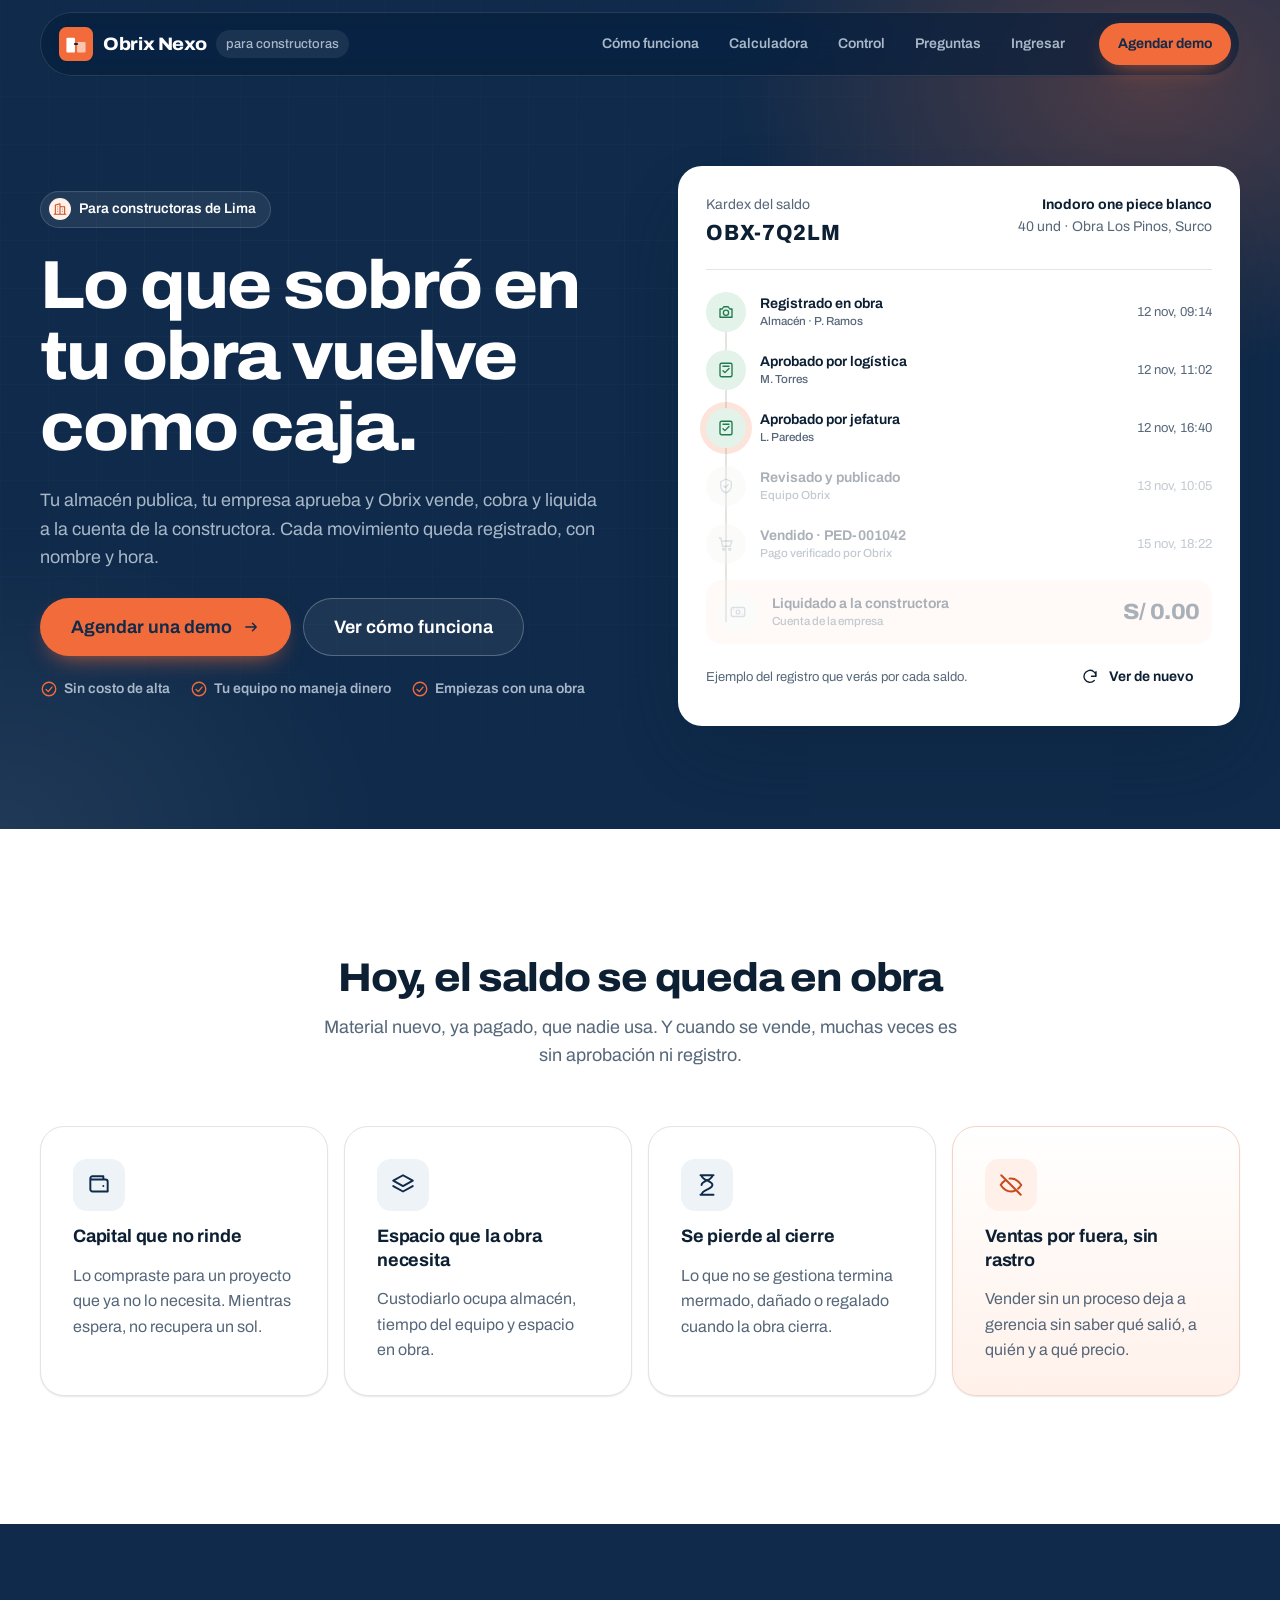
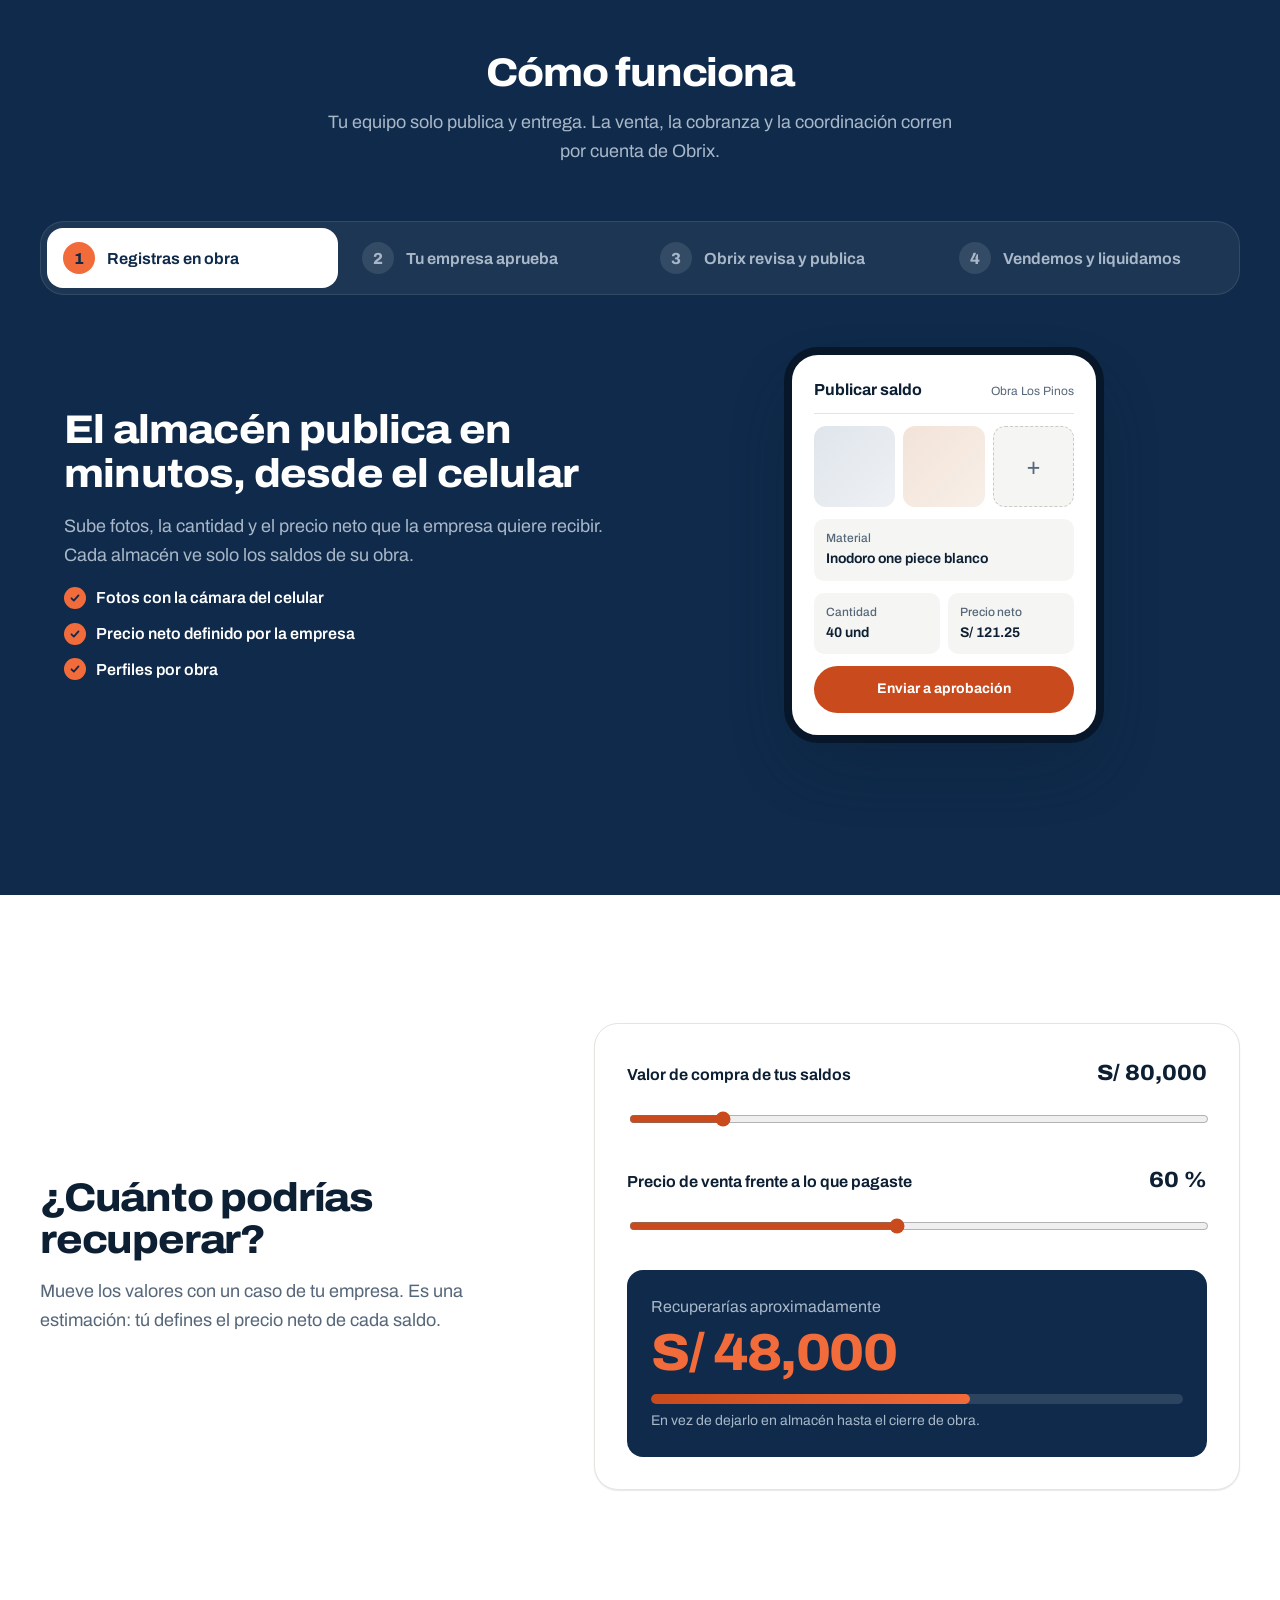
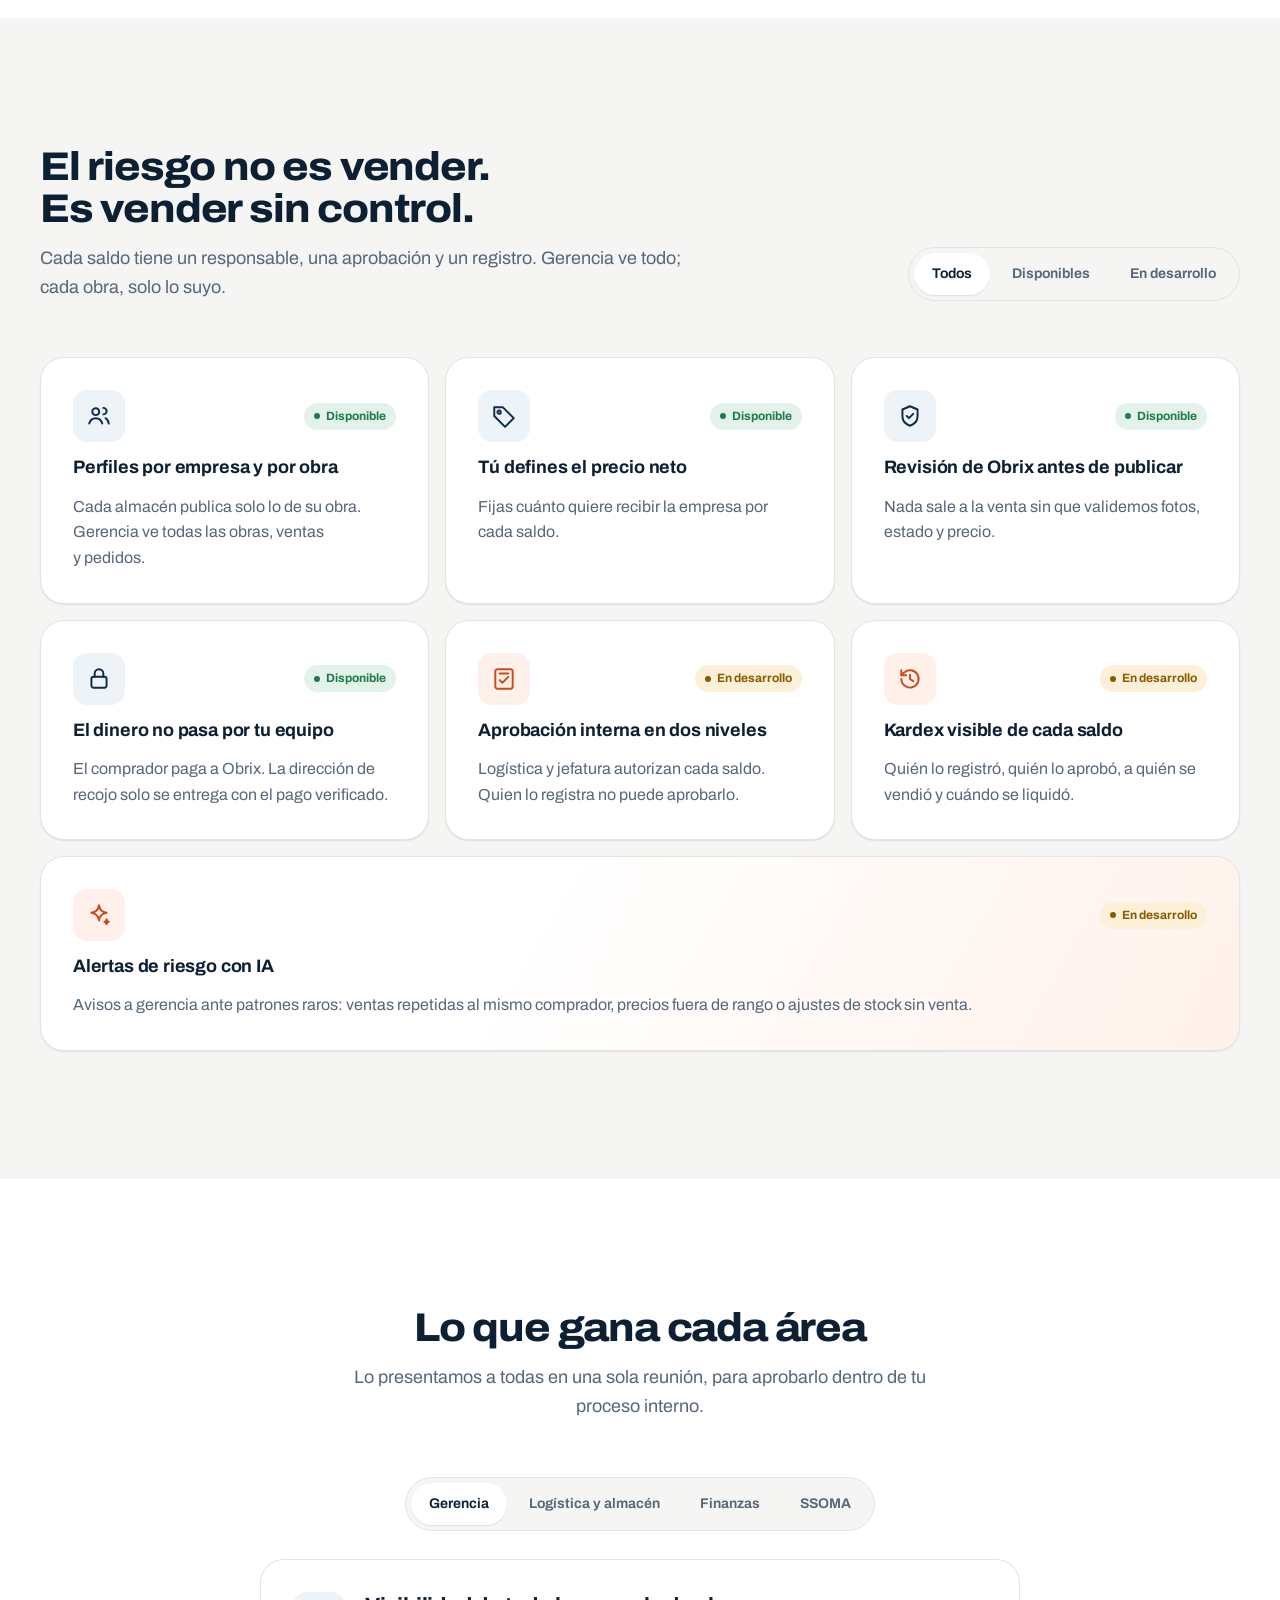
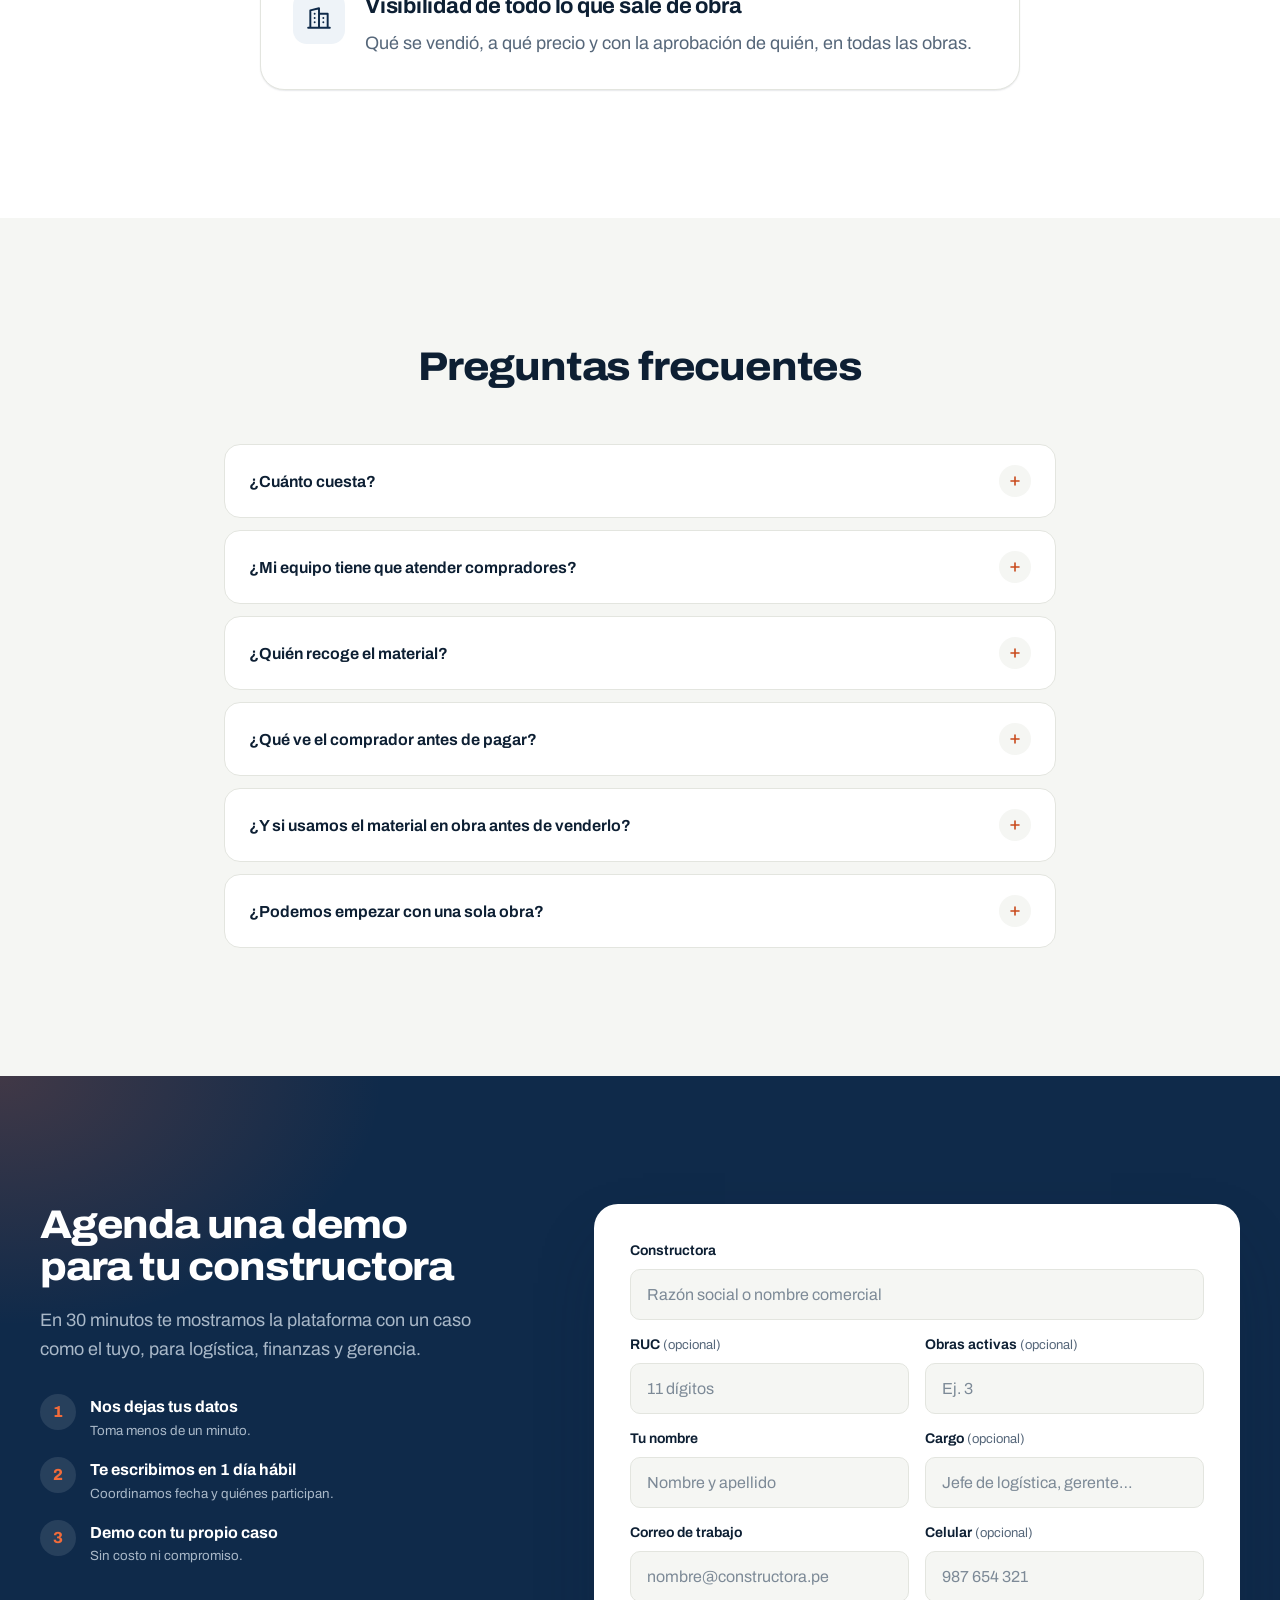
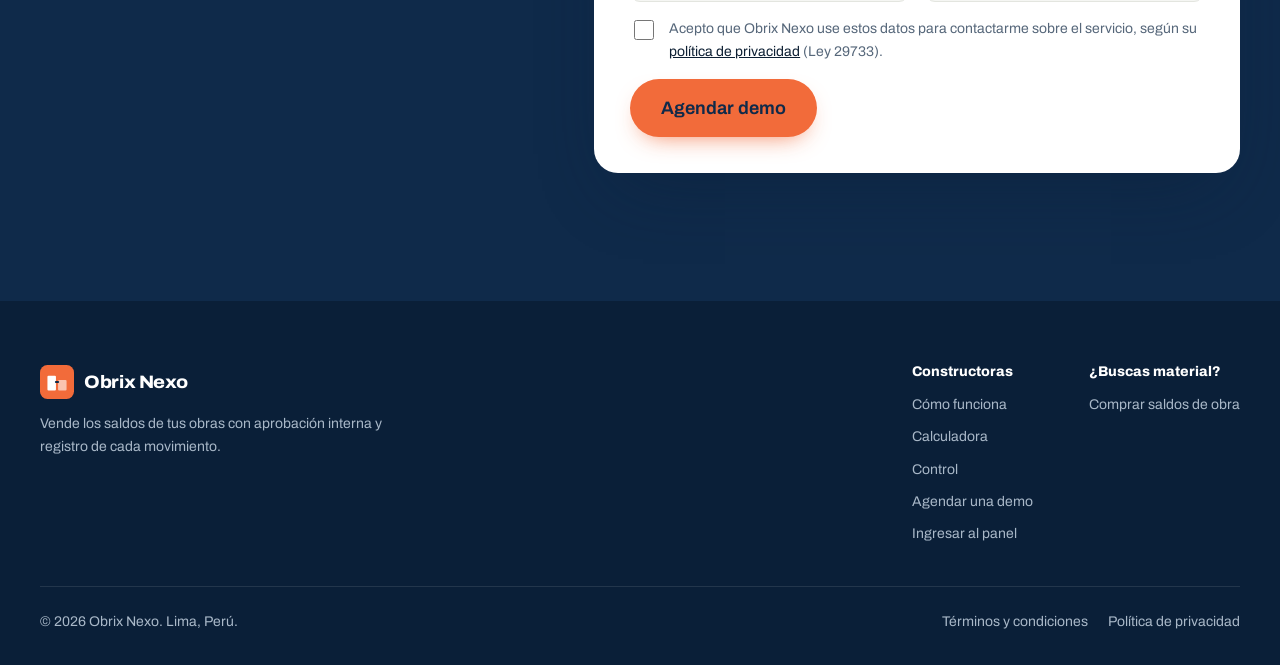
==== commit 273adeb2: "Términos y condiciones (borrador para revisión legal) - /terminos/: condiciones para compradores y c" ====
--- a/empresas/index.html
+++ b/empresas/index.html
@@ -363,7 +363,7 @@
       </div>
       <div class="footer__bottom">
         <span>© <span data-year>2026</span> Obrix Nexo. Lima, Perú.</span>
-        <a href="/privacidad/">Política de privacidad</a>
+        <span class="footer__legal"><a href="/terminos/">Términos y condiciones</a><a href="/privacidad/">Política de privacidad</a></span>
       </div>
     </div>
   </footer>
--- a/assets/css/base.css
+++ b/assets/css/base.css
@@ -280,6 +280,7 @@
 .footer a { text-decoration: none; transition: color .2s; }
 .footer a:hover { color: var(--white); }
 .footer__bottom { padding-top: 24px; display: flex; flex-wrap: wrap; gap: 8px 24px; justify-content: space-between; }
+.footer__legal { display: flex; flex-wrap: wrap; gap: 8px 20px; }
 
 /* ---------- movimiento reducido ---------- */
 @media (prefers-reduced-motion: reduce) {
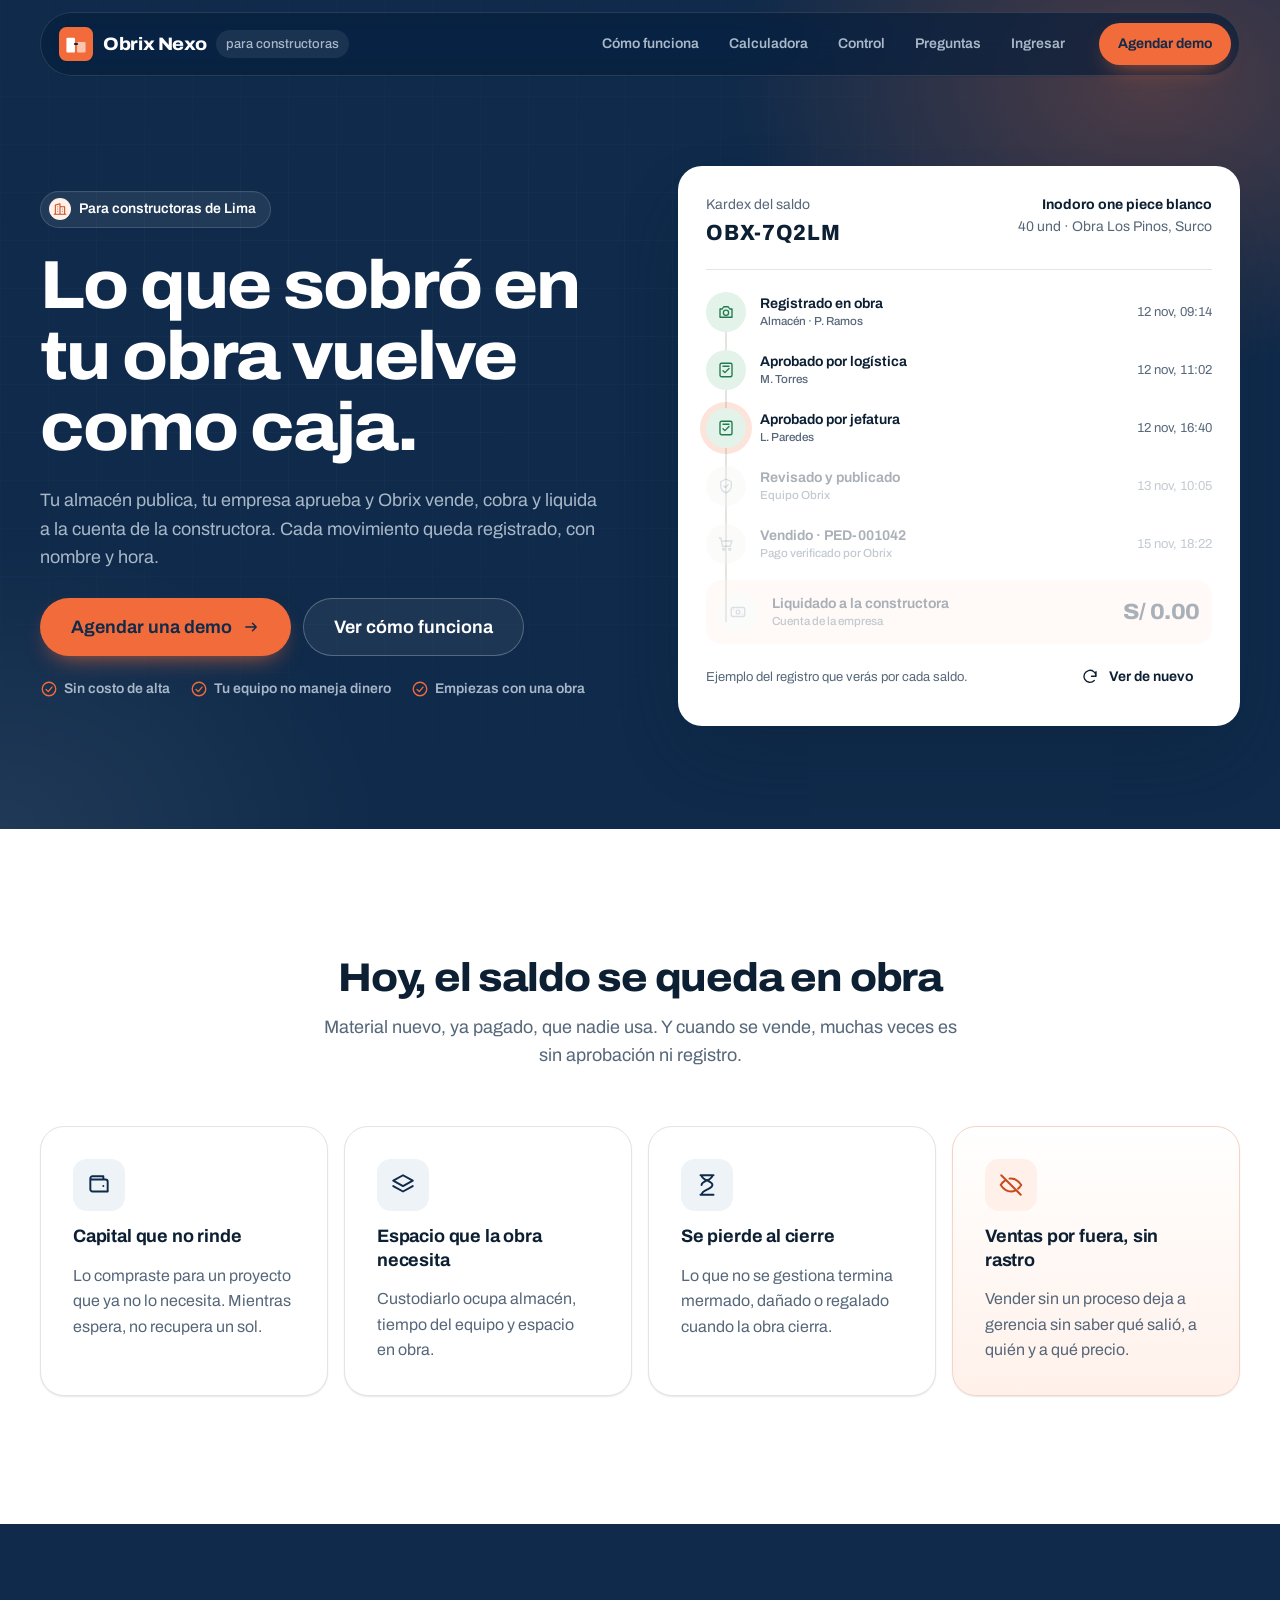
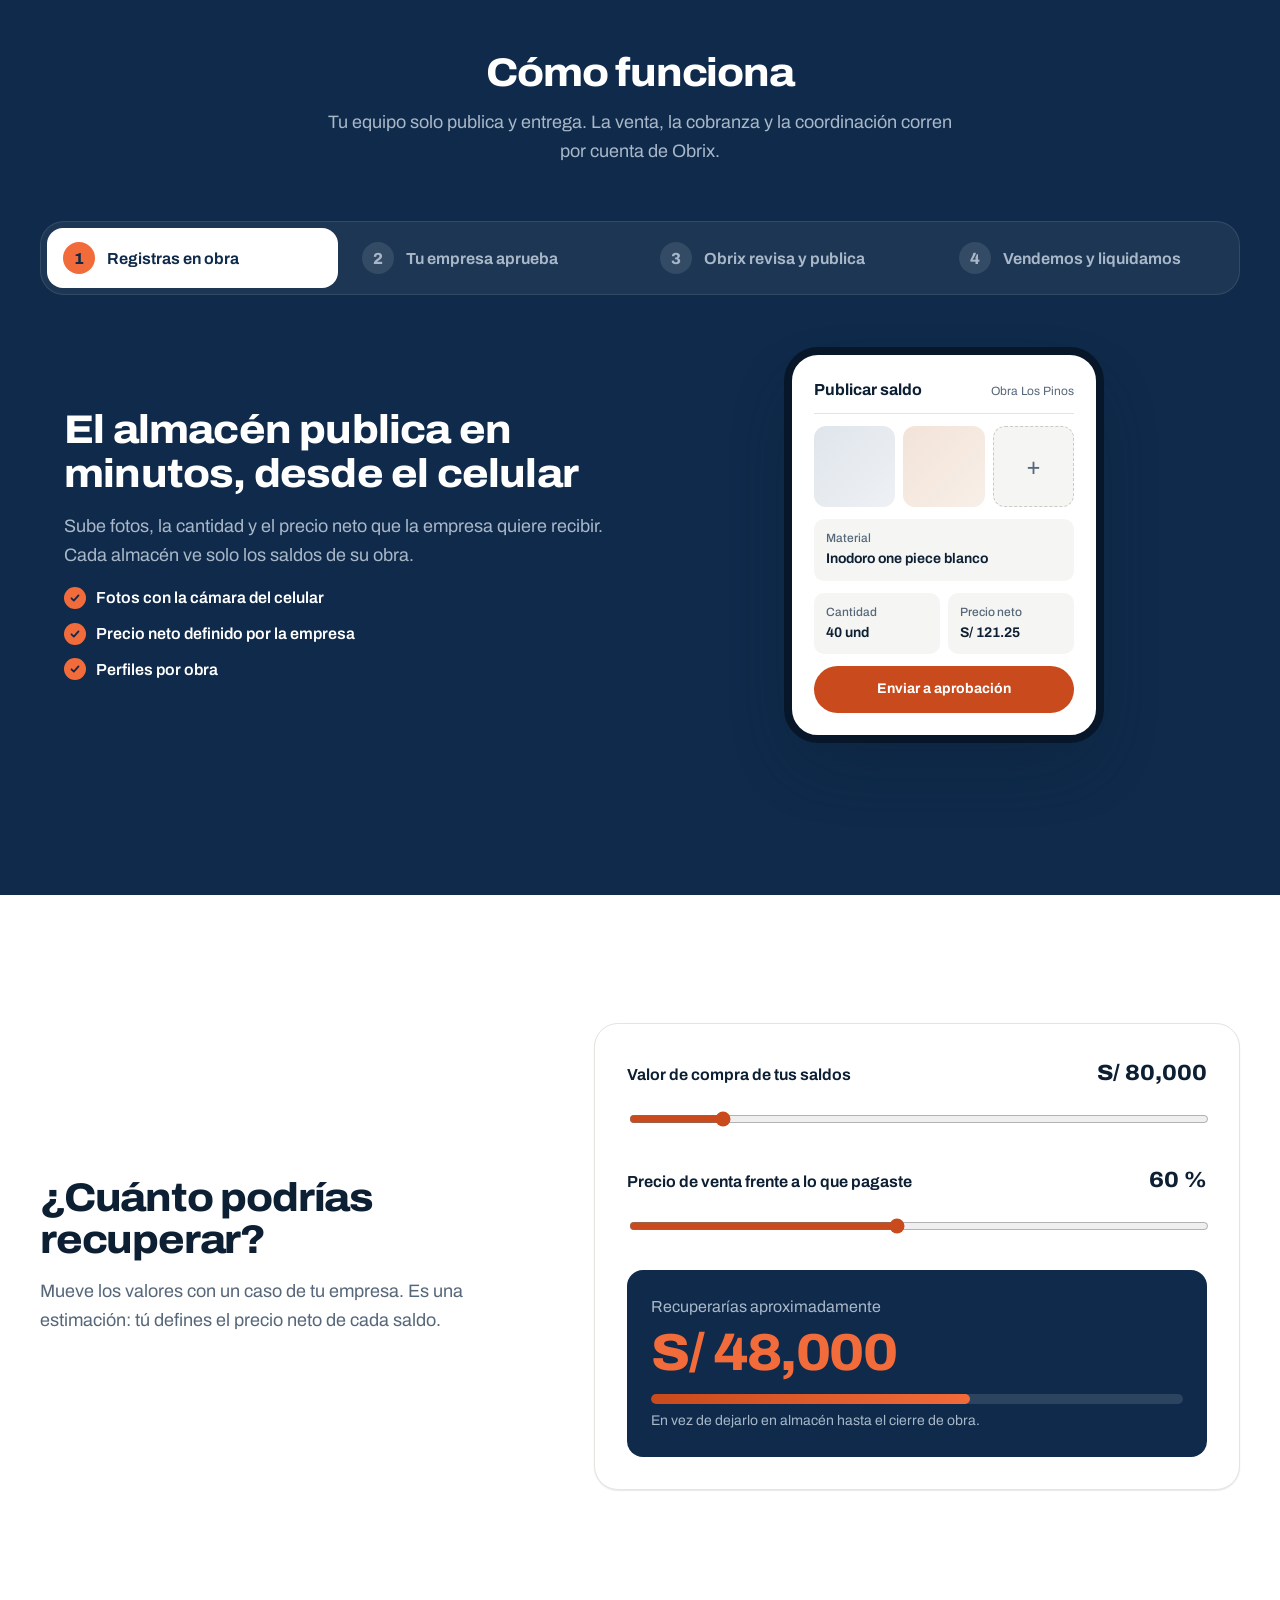
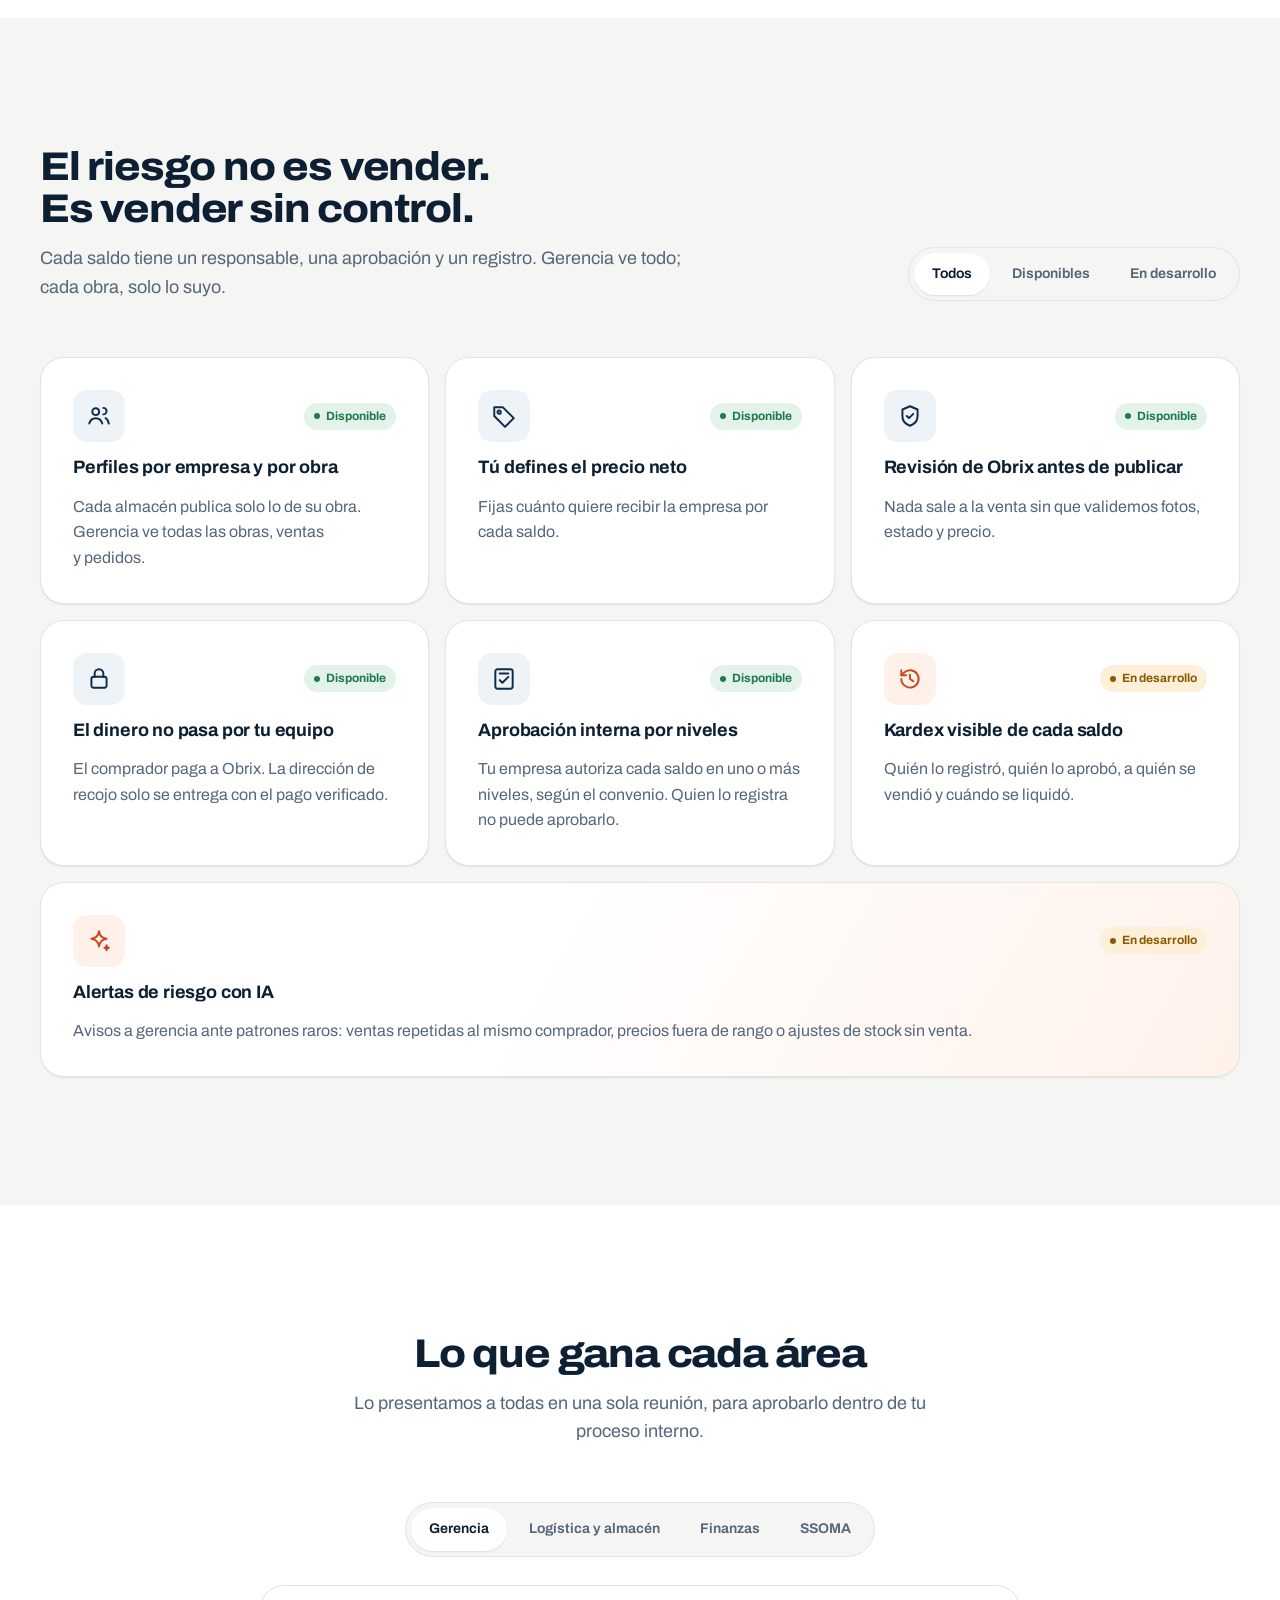
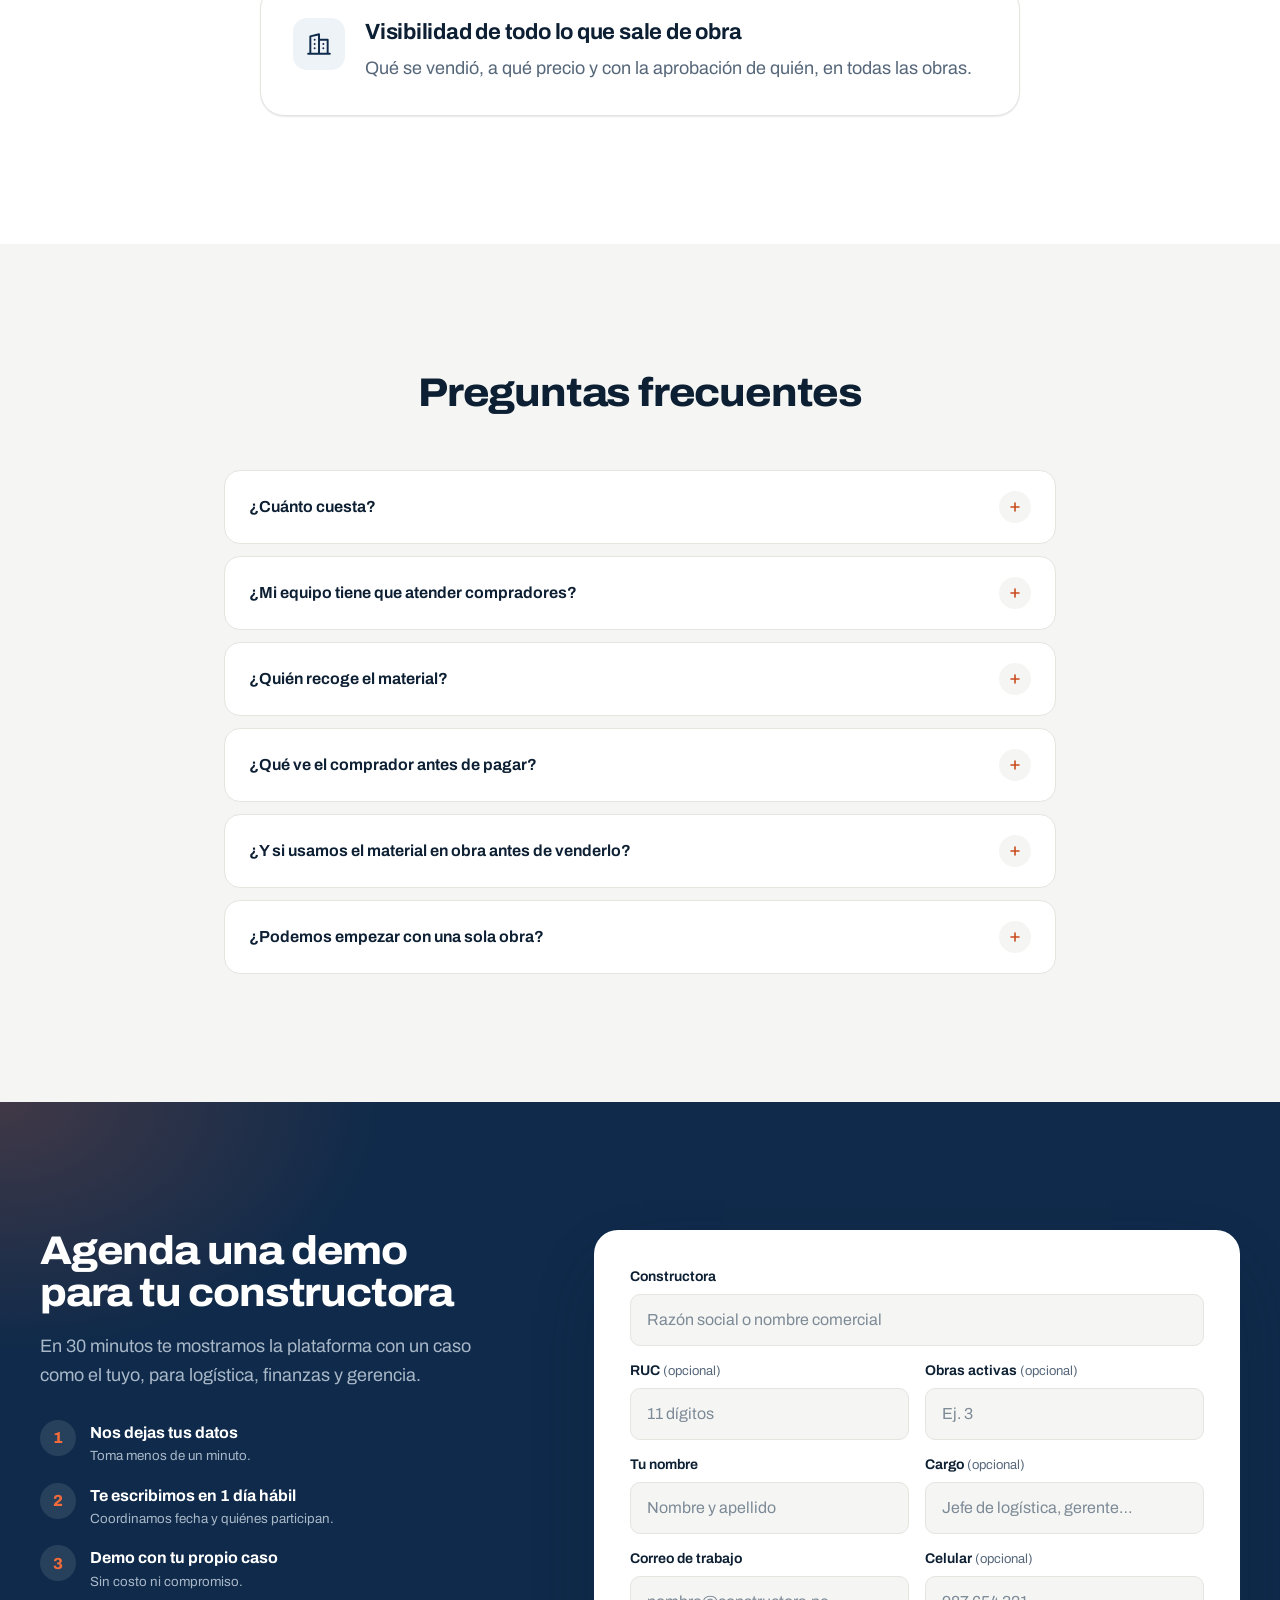
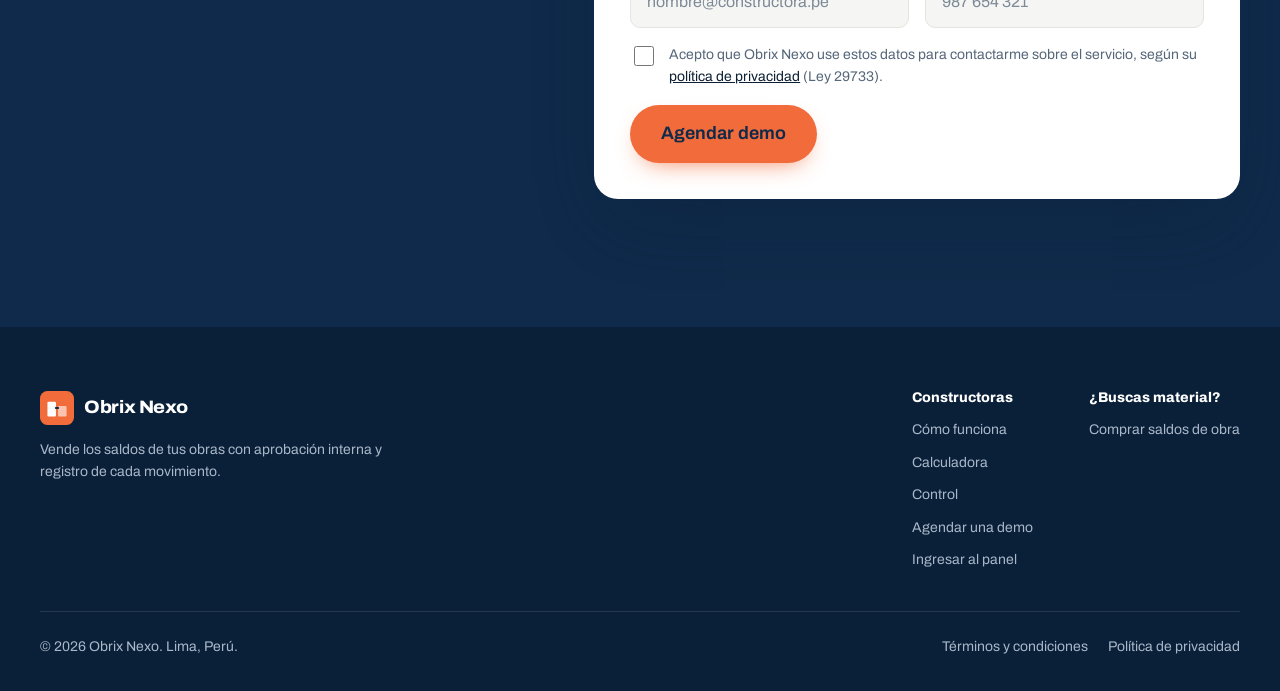
==== commit bdfe0934: "Empresas: la aprobación interna ya está disponible - Tarjeta "Aprobación interna por niveles" pasa d" ====
--- a/empresas/index.html
+++ b/empresas/index.html
@@ -138,9 +138,9 @@
 
           <div class="flow__panel" role="tabpanel" id="fp2" aria-labelledby="f2" hidden>
             <div class="flow__text">
-              <h3>Nada sale sin la autorización de tu empresa <span class="badge badge--soon">En desarrollo</span></h3>
-              <p>Logística y jefatura revisan y aprueban cada saldo. Quien lo registra no puede aprobarlo.</p>
-              <ul class="ticks" role="list"><li>Aprobación en dos niveles</li><li>Devolver con comentario</li><li>Todo queda en el kardex</li></ul>
+              <h3>Nada sale sin la autorización de tu empresa</h3>
+              <p>Los aprobadores de tu empresa revisan cada saldo antes de que llegue a Obrix. Quien lo registra no puede aprobarlo.</p>
+              <ul class="ticks" role="list"><li>Uno o más niveles de aprobación</li><li>Rechazo con motivo obligatorio</li><li>Historial de quién aprobó y cuándo</li></ul>
             </div>
             <div class="approval" aria-hidden="true">
               <p class="approval__title">OBX-7Q2LM · Inodoro one piece blanco</p>
@@ -228,7 +228,7 @@
           <li class="card" data-status="ok"><span class="icon-box icon-box--navy"><svg class="i" aria-hidden="true"><use href="/assets/img/icons.svg#tag"/></svg></span><span class="badge badge--ok">Disponible</span><h3>Tú defines el precio neto</h3><p class="muted">Fijas cuánto quiere recibir la empresa por cada saldo.</p></li>
           <li class="card" data-status="ok"><span class="icon-box icon-box--navy"><svg class="i" aria-hidden="true"><use href="/assets/img/icons.svg#shield"/></svg></span><span class="badge badge--ok">Disponible</span><h3>Revisión de Obrix antes de publicar</h3><p class="muted">Nada sale a la venta sin que validemos fotos, estado y precio.</p></li>
           <li class="card" data-status="ok"><span class="icon-box icon-box--navy"><svg class="i" aria-hidden="true"><use href="/assets/img/icons.svg#lock"/></svg></span><span class="badge badge--ok">Disponible</span><h3>El dinero no pasa por tu equipo</h3><p class="muted">El comprador paga a Obrix. La dirección de recojo solo se entrega con el pago verificado.</p></li>
-          <li class="card" data-status="soon"><span class="icon-box"><svg class="i" aria-hidden="true"><use href="/assets/img/icons.svg#approve"/></svg></span><span class="badge badge--soon">En desarrollo</span><h3>Aprobación interna en dos niveles</h3><p class="muted">Logística y jefatura autorizan cada saldo. Quien lo registra no puede aprobarlo.</p></li>
+          <li class="card" data-status="ok"><span class="icon-box icon-box--navy"><svg class="i" aria-hidden="true"><use href="/assets/img/icons.svg#approve"/></svg></span><span class="badge badge--ok">Disponible</span><h3>Aprobación interna por niveles</h3><p class="muted">Tu empresa autoriza cada saldo en uno o más niveles, según el convenio. Quien lo registra no puede aprobarlo.</p></li>
           <li class="card" data-status="soon"><span class="icon-box"><svg class="i" aria-hidden="true"><use href="/assets/img/icons.svg#history"/></svg></span><span class="badge badge--soon">En desarrollo</span><h3>Kardex visible de cada saldo</h3><p class="muted">Quién lo registró, quién lo aprobó, a quién se vendió y cuándo se liquidó.</p></li>
           <li class="card controls__wide" data-status="soon"><span class="icon-box"><svg class="i" aria-hidden="true"><use href="/assets/img/icons.svg#sparkle"/></svg></span><span class="badge badge--soon">En desarrollo</span><h3>Alertas de riesgo con IA</h3><p class="muted">Avisos a gerencia ante patrones raros: ventas repetidas al mismo comprador, precios fuera de rango o ajustes de stock sin venta.</p></li>
         </ul>
